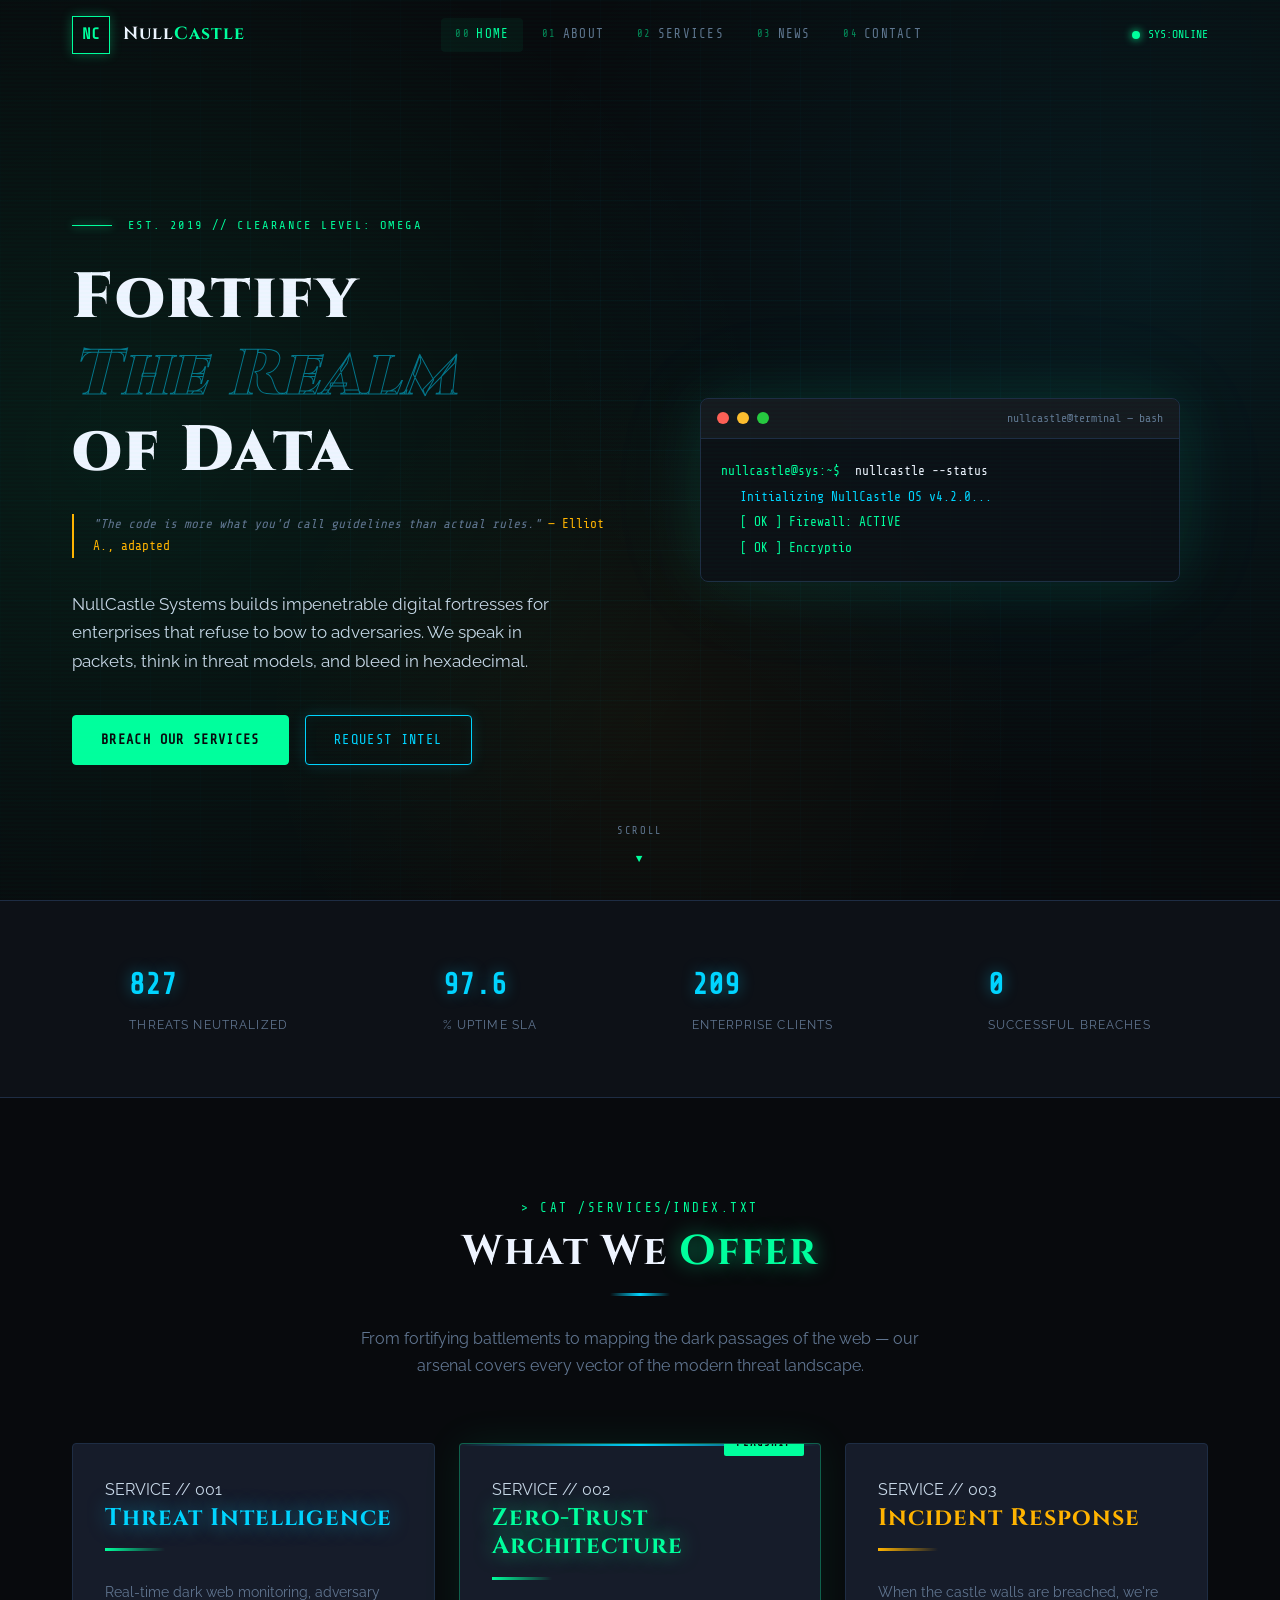
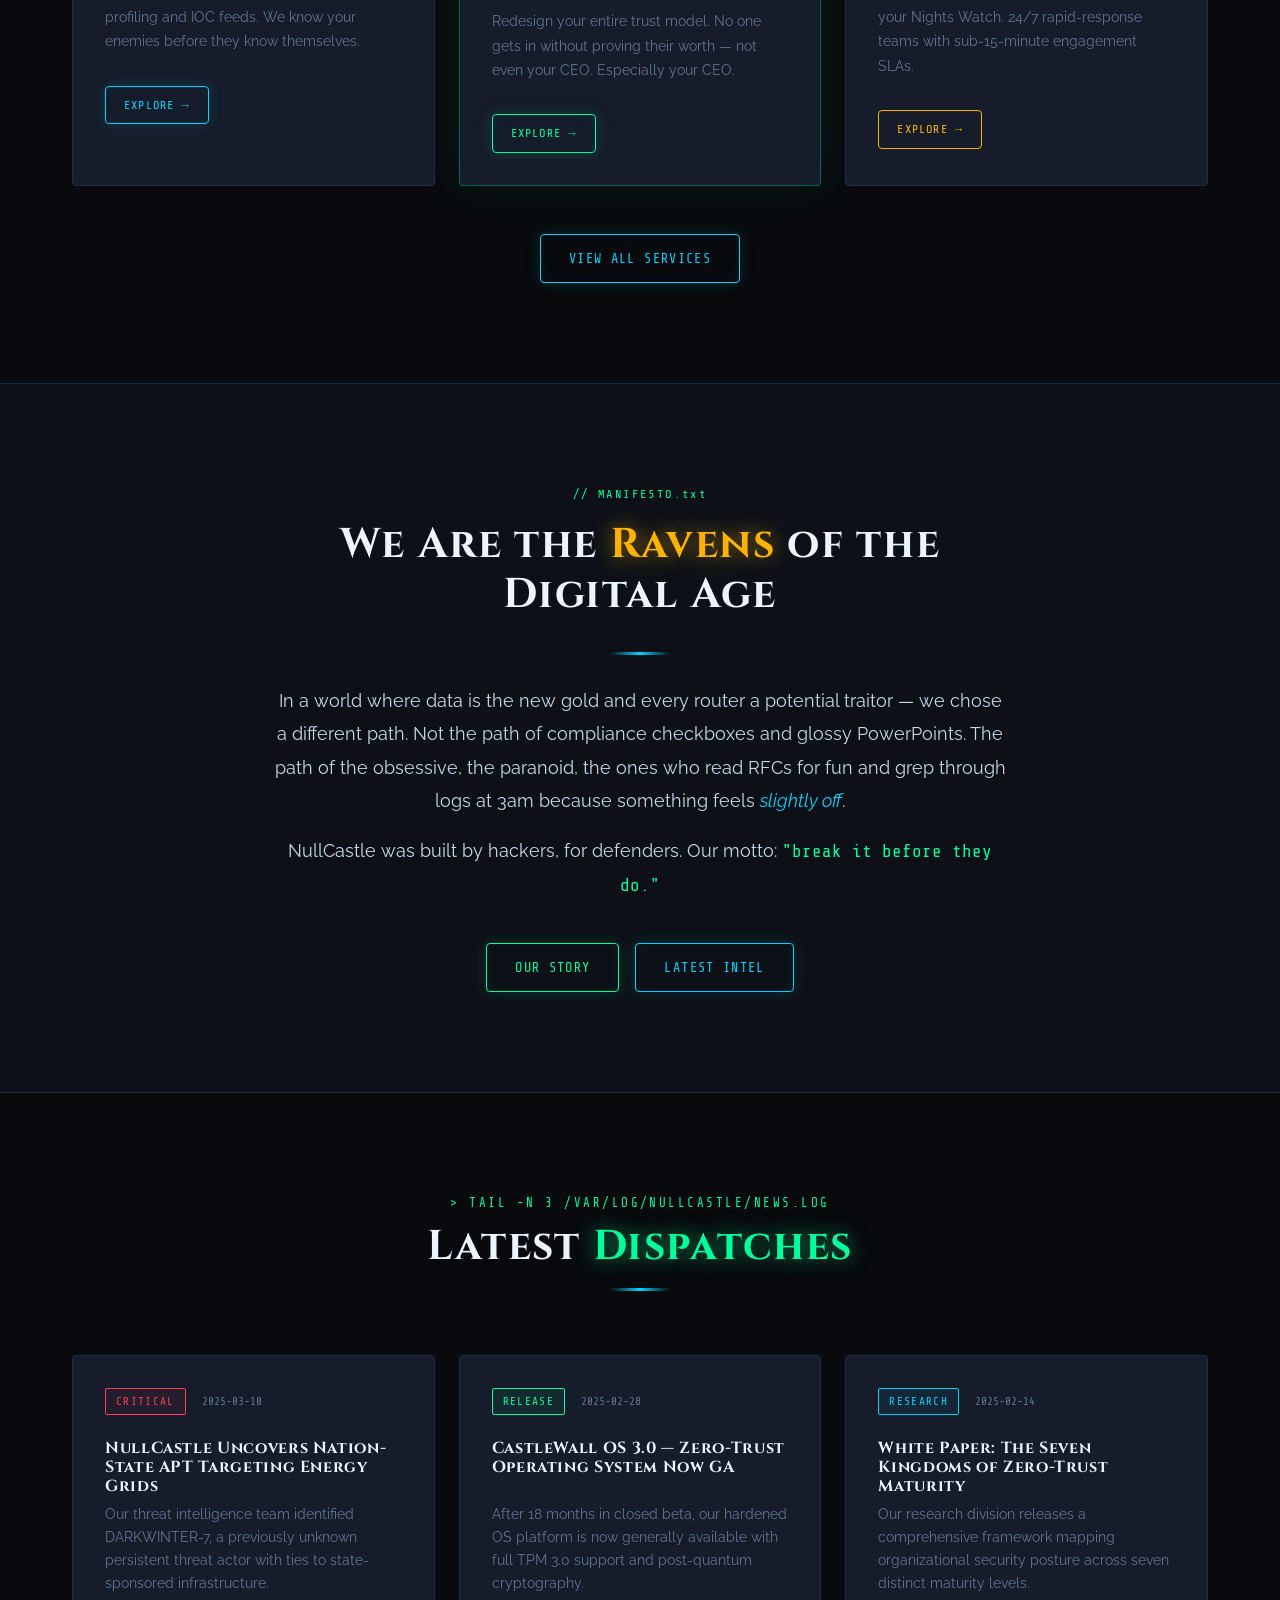
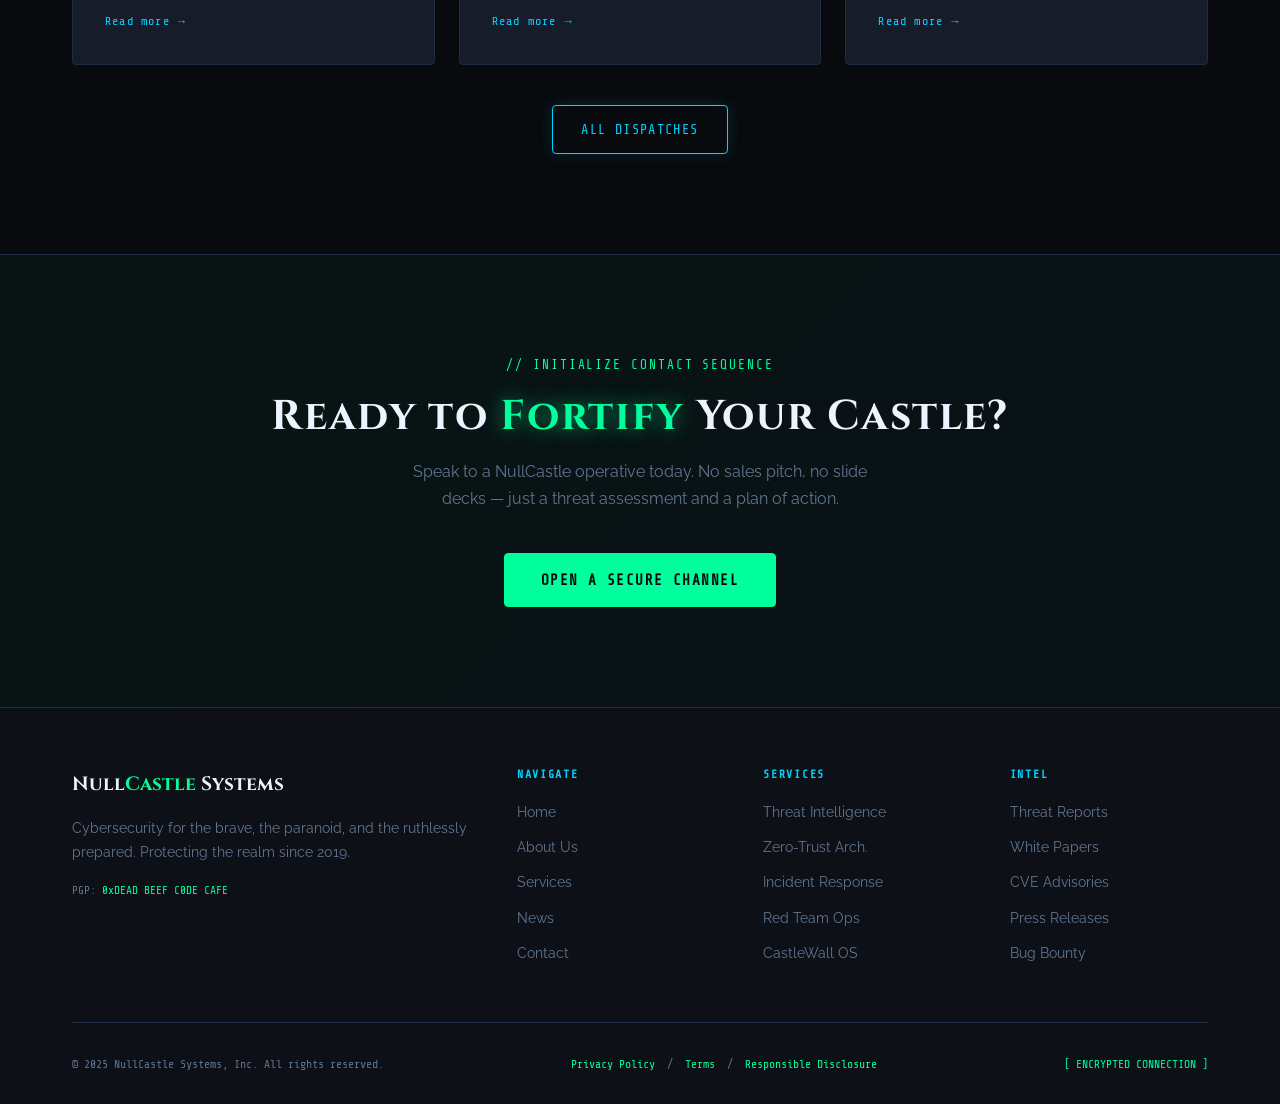
==== null-castle/index.html @ f4414f41 "null castle homework creative company" ====
<!DOCTYPE html>
<html lang="en" class="page-home">
<head>
  <meta charset="UTF-8" />
  <meta name="viewport" content="width=device-width, initial-scale=1.0" />
  <title>NullCastle Systems — Fortify the Realm of Data</title>
  <meta name="description" content="NullCastle Systems: Elite cybersecurity, dark-web intelligence & zero-trust architecture for the modern enterprise." />
  <link rel="stylesheet" href="css/style.css" />
  <link rel="icon" href="data:image/svg+xml,<svg xmlns='http://www.w3.org/2000/svg' viewBox='0 0 32 32'><rect fill='%23080a0d' width='32' height='32'/><text y='24' x='4' font-size='22' fill='%2300ff9d'>⬛</text></svg>" />
  <link rel="preconnect" href="https://fonts.googleapis.com" />
  <link rel="preconnect" href="https://fonts.gstatic.com" crossorigin />
  <link rel="stylesheet" href="https://fonts.googleapis.com/css2?family=Share+Tech+Mono&family=Cinzel:wght@400;700;900&family=Raleway:ital,wght@0,300;0,400;0,600;1,300&display=swap" />
</head>
<body>

<!-- ======================================================
     NAVIGATION
     ====================================================== -->
<nav>
  <div class="nav-inner">
    <a href="index.html" class="nav-logo">
      <div class="nav-logo-icon">NC</div>
      <span class="nav-logo-text">Null<span>Castle</span></span>
    </a>

    <ul class="nav-links">
      <li><a href="index.html"    data-num="00" class="active">Home</a></li>
      <li><a href="about.html"    data-num="01">About</a></li>
      <li><a href="products.html" data-num="02">Services</a></li>
      <li><a href="news.html"     data-num="03">News</a></li>
      <li><a href="contact.php"   data-num="04">Contact</a></li>
    </ul>

    <div class="nav-status">
      <div class="nav-status-dot"></div>
      SYS:ONLINE
    </div>

    <div class="nav-hamburger" role="button" aria-label="Toggle menu">
      <span></span><span></span><span></span>
    </div>
  </div>
</nav>

<!-- ======================================================
     HERO
     ====================================================== -->
<section class="hero">
  <div class="hero-bg"></div>

  <div class="hero-content">
    <div class="hero-left fade-in">
      <div class="hero-eyebrow">
        <div class="hero-eyebrow-line"></div>
        <span>Est. 2019 // Clearance Level: OMEGA</span>
      </div>

      <h1 class="hero-title">
        Fortify<br>
        <span class="line2">The Realm</span><br>
        of Data
      </h1>

      <blockquote class="hero-quote">
        "The code is more what you'd call guidelines than actual rules."
        <cite>— Elliot A., adapted</cite>
      </blockquote>

      <p class="hero-desc">
        NullCastle Systems builds impenetrable digital fortresses for enterprises
        that refuse to bow to adversaries. We speak in packets, think in threat models,
        and bleed in hexadecimal.
      </p>

      <div class="hero-buttons">
        <a href="products.html" class="btn btn-filled">Breach Our Services</a>
        <a href="contact.php" class="btn btn-cyan">Request Intel</a>
      </div>
    </div>

    <div class="hero-right fade-in fade-in-delay-2">
      <div class="hero-terminal">
        <div class="terminal-header">
          <div class="terminal-dot"></div>
          <div class="terminal-dot"></div>
          <div class="terminal-dot"></div>
          <span class="terminal-title">nullcastle@terminal — bash</span>
        </div>
        <div class="terminal-body">
          <!-- Populated by JS -->
        </div>
      </div>
    </div>
  </div>

  <div class="hero-scroll">SCROLL</div>
</section>

<!-- ======================================================
     STATS BAR
     ====================================================== -->
<section class="section-sm" style="border-top:1px solid var(--border); border-bottom:1px solid var(--border); background: var(--deep);">
  <div class="container">
    <div class="hero-stats" style="padding-top:0; border-top:none; margin-top:0; justify-content:space-around;">
      <div class="hero-stat">
        <span class="value">847</span>
        <span class="label">Threats Neutralized</span>
      </div>
      <div class="hero-stat">
        <span class="value">99.9</span>
        <span class="label">% Uptime SLA</span>
      </div>
      <div class="hero-stat">
        <span class="value">214</span>
        <span class="label">Enterprise Clients</span>
      </div>
      <div class="hero-stat">
        <span class="value">0</span>
        <span class="label">Successful Breaches</span>
      </div>
    </div>
  </div>
</section>

<!-- ======================================================
     SERVICES PREVIEW
     ====================================================== -->
<section class="section">
  <div class="container">
    <div class="section-heading">
      <p class="pre-title">&gt; cat /services/index.txt</p>
      <h2>What We <span class="glow-text-green">Offer</span></h2>
      <div class="divider divider-center"></div>
      <p style="color:var(--text-dim); max-width:560px; margin:0 auto;">
        From fortifying battlements to mapping the dark passages of the web —
        our arsenal covers every vector of the modern threat landscape.
      </p>
    </div>

    <div class="products-grid" style="margin-bottom:0">

      <div class="card">
        <div class="product-num">SERVICE // 001</div>
        <h3 class="glow-text-cyan">Threat Intelligence</h3>
        <div class="divider"></div>
        <p style="color:var(--text-dim); font-size:0.9rem;">
          Real-time dark web monitoring, adversary profiling and IOC feeds.
          We know your enemies before they know themselves.
        </p>
        <a href="products.html" class="btn btn-cyan" style="margin-top:1rem; font-size:0.75rem; padding:8px 18px;">Explore →</a>
      </div>

      <div class="card product-featured">
        <div class="product-badge">Flagship</div>
        <div class="product-num">SERVICE // 002</div>
        <h3 class="glow-text-green">Zero-Trust Architecture</h3>
        <div class="divider"></div>
        <p style="color:var(--text-dim); font-size:0.9rem;">
          Redesign your entire trust model. No one gets in without proving
          their worth — not even your CEO. Especially your CEO.
        </p>
        <a href="products.html" class="btn btn-green" style="margin-top:1rem; font-size:0.75rem; padding:8px 18px;">Explore →</a>
      </div>

      <div class="card">
        <div class="product-num">SERVICE // 003</div>
        <h3 style="color:var(--glow-amber)">Incident Response</h3>
        <div class="divider" style="background:linear-gradient(90deg,var(--glow-amber),transparent)"></div>
        <p style="color:var(--text-dim); font-size:0.9rem;">
          When the castle walls are breached, we're your Nights Watch.
          24/7 rapid-response teams with sub-15-minute engagement SLAs.
        </p>
        <a href="products.html" class="btn" style="margin-top:1rem; font-size:0.75rem; padding:8px 18px; color:var(--glow-amber); border-color:var(--glow-amber);">Explore →</a>
      </div>

    </div>

    <div style="text-align:center; margin-top:3rem;">
      <a href="products.html" class="btn btn-cyan">View All Services</a>
    </div>
  </div>
</section>

<!-- ======================================================
     MANIFESTO
     ====================================================== -->
<section class="section" style="background:var(--deep); border-top:1px solid var(--border); border-bottom:1px solid var(--border);">
  <div class="container" style="max-width:800px; text-align:center;">
    <p class="pre-title" style="font-family:var(--font-mono); font-size:0.75rem; color:var(--glow-green); letter-spacing:0.2em; margin-bottom:1rem;">// MANIFESTO.txt</p>
    <h2 style="margin-bottom:2rem;">We Are the <span class="glow-text-amber">Ravens</span> of the Digital Age</h2>
    <div class="divider divider-center"></div>
    <p style="font-size:1.1rem; line-height:1.9; color:var(--text);">
      In a world where data is the new gold and every router a potential
      traitor — we chose a different path. Not the path of compliance checkboxes
      and glossy PowerPoints. The path of the obsessive, the paranoid, the ones
      who read RFCs for fun and grep through logs at 3am because something
      feels <em style="color:var(--glow-cyan)">slightly off</em>.
    </p>
    <p style="font-size:1.1rem; line-height:1.9; color:var(--text); margin-top:1rem;">
      NullCastle was built by hackers, for defenders.
      Our motto: <span class="mono">"break it before they do."</span>
    </p>
    <div style="margin-top:2.5rem; display:flex; gap:1rem; justify-content:center; flex-wrap:wrap;">
      <a href="about.html"  class="btn btn-green">Our Story</a>
      <a href="news.html"   class="btn btn-cyan">Latest Intel</a>
    </div>
  </div>
</section>

<!-- ======================================================
     LATEST NEWS STRIP
     ====================================================== -->
<section class="section">
  <div class="container">
    <div class="section-heading">
      <p class="pre-title">&gt; tail -n 3 /var/log/nullcastle/news.log</p>
      <h2>Latest <span class="glow-text-green">Dispatches</span></h2>
      <div class="divider divider-center"></div>
    </div>

    <div class="news-grid" style="grid-template-columns: repeat(auto-fill, minmax(280px, 1fr));">

      <div class="card news-card">
        <div class="news-meta">
          <span class="tag tag-red">CRITICAL</span>
          <span style="font-family:var(--font-mono); font-size:0.7rem; color:var(--text-dim);">2025-03-10</span>
        </div>
        <h3>NullCastle Uncovers Nation-State APT Targeting Energy Grids</h3>
        <p>Our threat intelligence team identified DARKWINTER-7, a previously unknown persistent threat actor with ties to state-sponsored infrastructure.</p>
        <a href="news.html" class="news-read-more">Read more</a>
      </div>

      <div class="card news-card">
        <div class="news-meta">
          <span class="tag tag-green">RELEASE</span>
          <span style="font-family:var(--font-mono); font-size:0.7rem; color:var(--text-dim);">2025-02-28</span>
        </div>
        <h3>CastleWall OS 3.0 — Zero-Trust Operating System Now GA</h3>
        <p>After 18 months in closed beta, our hardened OS platform is now generally available with full TPM 3.0 support and post-quantum cryptography.</p>
        <a href="news.html" class="news-read-more">Read more</a>
      </div>

      <div class="card news-card">
        <div class="news-meta">
          <span class="tag tag-cyan">RESEARCH</span>
          <span style="font-family:var(--font-mono); font-size:0.7rem; color:var(--text-dim);">2025-02-14</span>
        </div>
        <h3>White Paper: The Seven Kingdoms of Zero-Trust Maturity</h3>
        <p>Our research division releases a comprehensive framework mapping organizational security posture across seven distinct maturity levels.</p>
        <a href="news.html" class="news-read-more">Read more</a>
      </div>

    </div>

    <div style="text-align:center; margin-top:2.5rem;">
      <a href="news.html" class="btn btn-cyan">All Dispatches</a>
    </div>
  </div>
</section>

<!-- ======================================================
     CTA
     ====================================================== -->
<section class="section" style="background: linear-gradient(135deg, rgba(0,255,157,0.04) 0%, rgba(0,212,255,0.04) 100%); border-top:1px solid var(--border);">
  <div class="container" style="text-align:center;">
    <p class="mono" style="font-size:0.8rem; color:var(--glow-green); margin-bottom:1rem; letter-spacing:0.15em;">// INITIALIZE CONTACT SEQUENCE</p>
    <h2 style="margin-bottom:1rem;">Ready to <span class="glow-text-green">Fortify</span> Your Castle?</h2>
    <p style="color:var(--text-dim); max-width:480px; margin:0 auto 2.5rem;">
      Speak to a NullCastle operative today. No sales pitch, no slide decks —
      just a threat assessment and a plan of action.
    </p>
    <a href="contact.php" class="btn btn-filled" style="font-size:0.9rem; padding:14px 36px;">Open a Secure Channel</a>
  </div>
</section>

<!-- ======================================================
     FOOTER
     ====================================================== -->
<footer>
  <div class="container">
    <div class="footer-grid">
      <div class="footer-brand">
        <div class="footer-logo">Null<span>Castle</span> Systems</div>
        <p>Cybersecurity for the brave, the paranoid, and the ruthlessly prepared. Protecting the realm since 2019.</p>
        <p style="font-family:var(--font-mono); font-size:0.7rem; color:var(--text-dim); margin-top:1rem;">
          PGP: <span style="color:var(--glow-green)">0xDEAD BEEF C0DE CAFE</span>
        </p>
      </div>

      <div class="footer-col">
        <h4>Navigate</h4>
        <ul>
          <li><a href="index.html">Home</a></li>
          <li><a href="about.html">About Us</a></li>
          <li><a href="products.html">Services</a></li>
          <li><a href="news.html">News</a></li>
          <li><a href="contact.php">Contact</a></li>
        </ul>
      </div>

      <div class="footer-col">
        <h4>Services</h4>
        <ul>
          <li><a href="products.html">Threat Intelligence</a></li>
          <li><a href="products.html">Zero-Trust Arch.</a></li>
          <li><a href="products.html">Incident Response</a></li>
          <li><a href="products.html">Red Team Ops</a></li>
          <li><a href="products.html">CastleWall OS</a></li>
        </ul>
      </div>

      <div class="footer-col">
        <h4>Intel</h4>
        <ul>
          <li><a href="news.html">Threat Reports</a></li>
          <li><a href="news.html">White Papers</a></li>
          <li><a href="news.html">CVE Advisories</a></li>
          <li><a href="news.html">Press Releases</a></li>
          <li><a href="contact.php">Bug Bounty</a></li>
        </ul>
      </div>
    </div>

    <div class="footer-bottom">
      <span>&copy; 2025 NullCastle Systems, Inc. All rights reserved.</span>
      <span>
        <a href="#">Privacy Policy</a> &nbsp;/&nbsp;
        <a href="#">Terms</a> &nbsp;/&nbsp;
        <a href="#">Responsible Disclosure</a>
      </span>
      <span style="color:var(--glow-green);">[ ENCRYPTED CONNECTION ]</span>
    </div>
  </div>
</footer>

<script>
document.addEventListener('DOMContentLoaded', function() {

  /* --- Scrolled nav --- */
  var nav = document.querySelector('nav');
  if (nav) {
    window.addEventListener('scroll', function() {
      nav.classList.toggle('scrolled', window.scrollY > 30);
    });
  }

  /* --- Mobile hamburger --- */
  var hamburger = document.querySelector('.nav-hamburger');
  var navLinks  = document.querySelector('.nav-links');
  if (hamburger && navLinks) {
    hamburger.addEventListener('click', function() {
      navLinks.classList.toggle('open');
      var spans = hamburger.querySelectorAll('span');
      if (navLinks.classList.contains('open')) {
        spans[0].style.transform = 'rotate(45deg) translate(5px,5px)';
        spans[1].style.opacity   = '0';
        spans[2].style.transform = 'rotate(-45deg) translate(5px,-5px)';
      } else {
        spans.forEach(function(s) { s.style.transform = ''; s.style.opacity = ''; });
      }
    });
    navLinks.querySelectorAll('a').forEach(function(a) {
      a.addEventListener('click', function() {
        navLinks.classList.remove('open');
        hamburger.querySelectorAll('span').forEach(function(s) { s.style.transform = ''; s.style.opacity = ''; });
      });
    });
  }

  /* --- Terminal typewriter (home page only) --- */
  var terminalBody = document.querySelector('.terminal-body');
  if (terminalBody) {
    var lines = [
      { type: 'cmd', text: 'nullcastle --status' },
      { type: 'out', text: 'Initializing NullCastle OS v4.2.0...', cls: 'info' },
      { type: 'out', text: '[ OK ] Firewall: ACTIVE',               cls: 'success' },
      { type: 'out', text: '[ OK ] Encryption: AES-256-GCM',        cls: 'success' },
      { type: 'out', text: '[ OK ] ThreatDB: 2.4M signatures loaded', cls: 'success' },
      { type: 'cmd', text: 'whoami' },
      { type: 'out', text: 'nullcastle\\root - clearance: OMEGA',   cls: 'warn' },
      { type: 'cmd', text: 'ls -la /services/' },
      { type: 'out', text: 'drwx  breach-response/',                cls: '' },
      { type: 'out', text: 'drwx  zero-trust-arch/',                cls: '' },
      { type: 'out', text: 'drwx  dark-web-intel/',                 cls: '' },
      { type: 'cmd', text: 'echo "The castle never sleeps."' },
      { type: 'out', text: 'The castle never sleeps.',              cls: 'success' }
    ];
    var li = 0;
    terminalBody.innerHTML = '';

    function typeText(el, text, cb, speed) {
      speed = speed || 30;
      var i = 0;
      var interval = setInterval(function() {
        el.textContent += text[i++];
        terminalBody.scrollTop = terminalBody.scrollHeight;
        if (i >= text.length) { clearInterval(interval); if (cb) cb(); }
      }, speed);
    }

    function nextLine() {
      if (li >= lines.length) {
        var cur = document.createElement('span');
        cur.className = 'terminal-cursor';
        terminalBody.appendChild(cur);
        return;
      }
      var line = lines[li];
      var row  = document.createElement('div');
      row.className = 'terminal-line';
      if (line.type === 'cmd') {
        row.innerHTML = '<span class="terminal-prompt">nullcastle@sys:~$&nbsp;</span><span class="terminal-cmd"></span>';
        terminalBody.appendChild(row);
        typeText(row.querySelector('.terminal-cmd'), line.text, function() {
          li++; setTimeout(nextLine, 200);
        }, 35);
      } else {
        var cls = line.cls ? 'terminal-output ' + line.cls : 'terminal-output';
        row.innerHTML = '<span class="' + cls + '"></span>';
        terminalBody.appendChild(row);
        typeText(row.querySelector('span'), line.text, function() {
          li++; setTimeout(nextLine, 60);
        }, 14);
      }
    }
    setTimeout(nextLine, 700);
  }

  /* --- Fade-in cards (excludes person-cards and terminal children) --- */
  if ('IntersectionObserver' in window) {
    var fadeObserver = new IntersectionObserver(function(entries) {
      entries.forEach(function(e) {
        if (e.isIntersecting) {
          e.target.style.opacity   = '1';
          e.target.style.transform = 'translateY(0)';
          fadeObserver.unobserve(e.target);
        }
      });
    }, { threshold: 0.08 });

    document.querySelectorAll('.team-card, .news-card, .product-card, .card').forEach(function(el) {
      /* skip person-card wrappers and their children — they manage their own opacity */
      if (el.classList.contains('person-card')) return;
      if (el.classList.contains('person-card-front')) return;
      if (el.classList.contains('person-card-back')) return;
      if (el.closest && el.closest('.person-card')) return;
      if (el.closest && el.closest('.terminal-body')) return;
      el.style.opacity    = '0';
      el.style.transform  = 'translateY(22px)';
      el.style.transition = 'opacity 0.6s ease, transform 0.6s ease';
      fadeObserver.observe(el);
    });
  }

  /* --- Counter animation --- */
  if ('IntersectionObserver' in window) {
    document.querySelectorAll('.hero-stat .value').forEach(function(el) {
      var raw     = el.textContent.trim();
      var target  = parseFloat(raw);
      var isFloat = raw.indexOf('.') !== -1;
      var suffix  = raw.replace(/[\d.]/g, '');
      if (isNaN(target)) return;
      var duration  = 2000;
      var startTime = null;
      function update(now) {
        if (!startTime) startTime = now;
        var progress = Math.min((now - startTime) / duration, 1);
        var eased    = 1 - Math.pow(1 - progress, 3);
        el.textContent = (isFloat ? (eased * target).toFixed(1) : Math.floor(eased * target)) + suffix;
        if (progress < 1) requestAnimationFrame(update);
      }
      var statObs = new IntersectionObserver(function(entries) {
        if (entries[0].isIntersecting) { requestAnimationFrame(update); statObs.disconnect(); }
      }, { threshold: 0.5 });
      statObs.observe(el);
    });
  }

  /* --- Hero title glitch on hover --- */
  var glitchEl = document.querySelector('.hero-title');
  if (glitchEl) {
    var glitchTimer;
    glitchEl.addEventListener('mouseenter', function() {
      clearTimeout(glitchTimer);
      glitchEl.style.textShadow = '2px 0 #ff3c5a, -2px 0 #00d4ff';
      glitchTimer = setTimeout(function() { glitchEl.style.textShadow = ''; }, 200);
    });
  }

  /* --- News ticker duplicate --- */
  var tickerInner = document.querySelector('.news-ticker-inner');
  if (tickerInner) {
    tickerInner.innerHTML += tickerInner.innerHTML;
  }

  /* --- Dossier cards: opacity crossfade via .pc-active ---
       Both faces are position:absolute, same size.
       Front starts opacity:1, back opacity:0.
       Adding .pc-active swaps them via CSS transition.
  ---------------------------------------------------------------- */
  document.querySelectorAll('.person-card').forEach(function(card) {
    if (!card.querySelector('.person-card-front')) return;

    card.addEventListener('mouseenter', function() {
      card.classList.add('pc-active');
    });
    card.addEventListener('mouseleave', function() {
      card.classList.remove('pc-active');
    });
    card.addEventListener('touchend', function(e) {
      e.preventDefault();
      card.classList.toggle('pc-active');
    });
    card.addEventListener('keydown', function(e) {
      if (e.key === 'Enter' || e.key === ' ') {
        e.preventDefault();
        card.classList.toggle('pc-active');
      }
    });
  });

});
</script>
</body>
</html>
---- null-castle/css/style.css ----
/* ============================================================
   NullCastle Systems — Global Stylesheet
   Theme: Cyberpunk Noir × Medieval Ruins
   ============================================================ */

/* --- CSS Variables --- */
:root {
  --black:       #080a0d;
  --deep:        #0d1117;
  --surface:     #111620;
  --card:        #161c2a;
  --border:      #1e2d44;
  --glow-green:  #00ff9d;
  --glow-cyan:   #00d4ff;
  --glow-amber:  #ffb300;
  --glow-red:    #ff3c5a;
  --text:        #c8d8e8;
  --text-dim:    #607590;
  --text-bright: #eef4ff;
  --font-mono:   'Share Tech Mono', monospace;
  --font-serif:  'Cinzel', serif;
  --font-body:   'Raleway', sans-serif;
  --transition:  0.3s ease;
  --radius:      4px;
}

/* --- Reset & Base --- */
*, *::before, *::after { box-sizing: border-box; margin: 0; padding: 0; }

html { scroll-behavior: smooth; }

body {
  background: var(--black);
  color: var(--text);
  font-family: var(--font-body);
  font-size: 16px;
  line-height: 1.7;
  min-height: 100vh;
  overflow-x: hidden;
}

/* Scanline overlay */
body::before {
  content: '';
  position: fixed;
  inset: 0;
  background: repeating-linear-gradient(
    0deg,
    transparent,
    transparent 2px,
    rgba(0,255,157,0.015) 2px,
    rgba(0,255,157,0.015) 4px
  );
  pointer-events: none;
  z-index: 9999;
}

/* --- Typography --- */
h1, h2, h3, h4 {
  font-family: var(--font-serif);
  color: var(--text-bright);
  line-height: 1.2;
  letter-spacing: 0.04em;
}

h1 { font-size: clamp(2.2rem, 5vw, 4rem); font-weight: 900; }
h2 { font-size: clamp(1.6rem, 3.5vw, 2.6rem); font-weight: 700; }
h3 { font-size: clamp(1.1rem, 2vw, 1.5rem); font-weight: 700; }

p { margin-bottom: 1rem; }

a { color: var(--glow-cyan); text-decoration: none; transition: var(--transition); }
a:hover { color: var(--glow-green); }

code, .mono { font-family: var(--font-mono); color: var(--glow-green); }

/* --- Utility Classes --- */
.container { max-width: 1200px; margin: 0 auto; padding: 0 2rem; }
.section { padding: 100px 0; }
.section-sm { padding: 60px 0; }

.glow-text-green { color: var(--glow-green); text-shadow: 0 0 20px rgba(0,255,157,0.6); }
.glow-text-cyan  { color: var(--glow-cyan);  text-shadow: 0 0 20px rgba(0,212,255,0.6); }
.glow-text-amber { color: var(--glow-amber); text-shadow: 0 0 20px rgba(255,179,0,0.6); }

.tag {
  display: inline-block;
  font-family: var(--font-mono);
  font-size: 0.7rem;
  padding: 3px 10px;
  border: 1px solid;
  border-radius: 2px;
  text-transform: uppercase;
  letter-spacing: 0.12em;
}
.tag-green { color: var(--glow-green); border-color: var(--glow-green); background: rgba(0,255,157,0.06); }
.tag-cyan  { color: var(--glow-cyan);  border-color: var(--glow-cyan);  background: rgba(0,212,255,0.06); }
.tag-amber { color: var(--glow-amber); border-color: var(--glow-amber); background: rgba(255,179,0,0.06); }
.tag-red   { color: var(--glow-red);   border-color: var(--glow-red);   background: rgba(255,60,90,0.06); }

.divider {
  width: 60px; height: 3px;
  background: linear-gradient(90deg, var(--glow-green), transparent);
  margin: 1rem 0 1.8rem;
}
.divider-center { margin-left: auto; margin-right: auto;
  background: linear-gradient(90deg, transparent, var(--glow-cyan), transparent); }

.btn {
  display: inline-flex; align-items: center; gap: 0.5rem;
  font-family: var(--font-mono);
  font-size: 0.85rem;
  letter-spacing: 0.1em;
  padding: 12px 28px;
  border: 1px solid;
  border-radius: var(--radius);
  cursor: pointer;
  transition: all 0.25s ease;
  text-transform: uppercase;
  position: relative;
  overflow: hidden;
}
.btn::after {
  content: '';
  position: absolute;
  inset: 0;
  background: currentColor;
  opacity: 0;
  transition: opacity 0.25s;
}
.btn:hover::after { opacity: 0.08; }

.btn-green {
  color: var(--glow-green);
  border-color: var(--glow-green);
  box-shadow: 0 0 15px rgba(0,255,157,0.15), inset 0 0 15px rgba(0,255,157,0.04);
}
.btn-green:hover {
  box-shadow: 0 0 30px rgba(0,255,157,0.35), inset 0 0 25px rgba(0,255,157,0.08);
  color: var(--glow-green);
}
.btn-cyan {
  color: var(--glow-cyan);
  border-color: var(--glow-cyan);
  box-shadow: 0 0 15px rgba(0,212,255,0.15), inset 0 0 15px rgba(0,212,255,0.04);
}
.btn-cyan:hover {
  box-shadow: 0 0 30px rgba(0,212,255,0.35), inset 0 0 25px rgba(0,212,255,0.08);
  color: var(--glow-cyan);
}
.btn-filled {
  background: var(--glow-green);
  color: var(--black);
  border-color: var(--glow-green);
  font-weight: bold;
}
.btn-filled:hover {
  background: transparent;
  color: var(--glow-green);
  box-shadow: 0 0 30px rgba(0,255,157,0.4);
}

/* --- Card --- */
.card {
  background: var(--card);
  border: 1px solid var(--border);
  border-radius: var(--radius);
  padding: 2rem;
  transition: all 0.3s ease;
  position: relative;
  overflow: hidden;
}
.card::before {
  content: '';
  position: absolute;
  top: 0; left: 0; right: 0;
  height: 2px;
  background: linear-gradient(90deg, transparent, var(--glow-cyan), transparent);
  opacity: 0;
  transition: opacity 0.3s;
}
.card:hover::before { opacity: 1; }
.card:hover { border-color: rgba(0,212,255,0.3); transform: translateY(-3px); }

/* --- Section Heading --- */
.section-heading { text-align: center; margin-bottom: 4rem; }
.section-heading .pre-title {
  font-family: var(--font-mono);
  font-size: 0.78rem;
  color: var(--glow-green);
  letter-spacing: 0.2em;
  text-transform: uppercase;
  margin-bottom: 0.5rem;
}

/* ============================================================
   NAVIGATION
   ============================================================ */
nav {
  position: fixed;
  top: 0; left: 0; right: 0;
  z-index: 1000;
  padding: 1rem 0;
  transition: all 0.3s ease;
  border-bottom: 1px solid transparent;
}
nav.scrolled {
  background: rgba(8,10,13,0.97);
  border-bottom-color: var(--border);
  backdrop-filter: blur(12px);
  padding: 0.7rem 0;
}

.nav-inner {
  display: flex;
  align-items: center;
  justify-content: space-between;
  max-width: 1200px;
  margin: 0 auto;
  padding: 0 2rem;
}

.nav-logo {
  display: flex;
  align-items: center;
  gap: 0.8rem;
  text-decoration: none;
}
.nav-logo-icon {
  width: 38px; height: 38px;
  border: 1px solid var(--glow-green);
  display: flex; align-items: center; justify-content: center;
  font-family: var(--font-mono);
  color: var(--glow-green);
  font-size: 1rem;
  font-weight: bold;
  box-shadow: 0 0 12px rgba(0,255,157,0.3);
  animation: logoFlicker 8s infinite;
}
.nav-logo-text {
  font-family: var(--font-serif);
  font-size: 1.1rem;
  font-weight: 700;
  color: var(--text-bright);
  letter-spacing: 0.06em;
}
.nav-logo-text span { color: var(--glow-green); }

.nav-links {
  display: flex;
  align-items: center;
  gap: 0.3rem;
  list-style: none;
}
.nav-links a {
  display: flex;
  align-items: center;
  gap: 0.4rem;
  font-family: var(--font-mono);
  font-size: 0.78rem;
  letter-spacing: 0.1em;
  text-transform: uppercase;
  color: var(--text-dim);
  padding: 6px 14px;
  border-radius: var(--radius);
  transition: all 0.2s;
  position: relative;
}
.nav-links a::before {
  content: attr(data-num);
  color: var(--glow-green);
  opacity: 0.5;
  font-size: 0.65rem;
}
.nav-links a:hover, .nav-links a.active {
  color: var(--text-bright);
  background: rgba(0,255,157,0.05);
}
.nav-links a.active { color: var(--glow-green); }

.nav-status {
  display: flex;
  align-items: center;
  gap: 0.5rem;
  font-family: var(--font-mono);
  font-size: 0.72rem;
  color: var(--glow-green);
}
.nav-status-dot {
  width: 8px; height: 8px;
  border-radius: 50%;
  background: var(--glow-green);
  box-shadow: 0 0 8px var(--glow-green);
  animation: pulse 2s infinite;
}

.nav-hamburger {
  display: none;
  flex-direction: column;
  gap: 5px;
  cursor: pointer;
  padding: 4px;
}
.nav-hamburger span {
  display: block;
  width: 24px; height: 2px;
  background: var(--glow-green);
  transition: all 0.3s;
}

/* ============================================================
   HERO — HOME
   ============================================================ */
.hero {
  min-height: 100vh;
  display: flex;
  align-items: center;
  position: relative;
  overflow: hidden;
  padding-top: 80px;
}

.hero-bg {
  position: absolute;
  inset: 0;
  z-index: 0;
}

/* Grid lines */
.hero-bg::before {
  content: '';
  position: absolute;
  inset: 0;
  background-image:
    linear-gradient(rgba(0,212,255,0.04) 1px, transparent 1px),
    linear-gradient(90deg, rgba(0,212,255,0.04) 1px, transparent 1px);
  background-size: 50px 50px;
  mask-image: radial-gradient(ellipse 80% 80% at 50% 50%, black, transparent);
}

/* Ambient glows */
.hero-bg::after {
  content: '';
  position: absolute;
  inset: 0;
  background:
    radial-gradient(ellipse 50% 60% at 10% 50%, rgba(0,255,157,0.07), transparent),
    radial-gradient(ellipse 50% 60% at 90% 30%, rgba(0,212,255,0.07), transparent),
    radial-gradient(ellipse 30% 40% at 50% 80%, rgba(255,179,0,0.04), transparent);
}

.hero-content {
  position: relative;
  z-index: 1;
  max-width: 1200px;
  margin: 0 auto;
  padding: 0 2rem;
  display: grid;
  grid-template-columns: 1fr 1fr;
  gap: 4rem;
  align-items: center;
  width: 100%;
}

.hero-left {}

.hero-eyebrow {
  display: flex;
  align-items: center;
  gap: 1rem;
  margin-bottom: 1.5rem;
}
.hero-eyebrow-line {
  width: 40px; height: 1px;
  background: var(--glow-green);
  box-shadow: 0 0 8px var(--glow-green);
}
.hero-eyebrow span {
  font-family: var(--font-mono);
  font-size: 0.75rem;
  color: var(--glow-green);
  letter-spacing: 0.2em;
  text-transform: uppercase;
}

.hero-title {
  margin-bottom: 1.5rem;
}
.hero-title .line2 {
  color: transparent;
  -webkit-text-stroke: 1px rgba(0,212,255,0.5);
  font-style: italic;
}

.hero-quote {
  font-family: var(--font-mono);
  font-size: 0.8rem;
  color: var(--text-dim);
  margin-bottom: 2rem;
  padding-left: 1.2rem;
  border-left: 2px solid var(--glow-amber);
  font-style: italic;
}
.hero-quote cite { color: var(--glow-amber); font-style: normal; }

.hero-desc {
  font-size: 1.05rem;
  color: var(--text);
  margin-bottom: 2.5rem;
  max-width: 480px;
}

.hero-buttons { display: flex; gap: 1rem; flex-wrap: wrap; }

.hero-right {
  display: flex;
  align-items: center;
  justify-content: center;
}

.hero-terminal {
  width: 100%;
  max-width: 480px;
  background: rgba(13,17,23,0.9);
  border: 1px solid var(--border);
  border-radius: 8px;
  overflow: hidden;
  box-shadow: 0 0 60px rgba(0,255,157,0.1), 0 0 120px rgba(0,212,255,0.05);
  font-family: var(--font-mono);
  font-size: 0.8rem;
}
.terminal-header {
  background: rgba(255,255,255,0.04);
  padding: 10px 16px;
  display: flex;
  align-items: center;
  gap: 8px;
  border-bottom: 1px solid var(--border);
}
.terminal-dot {
  width: 12px; height: 12px;
  border-radius: 50%;
}
.terminal-dot:nth-child(1) { background: #ff5f56; }
.terminal-dot:nth-child(2) { background: #ffbd2e; }
.terminal-dot:nth-child(3) { background: #27c93f; }
.terminal-title {
  margin-left: auto;
  color: var(--text-dim);
  font-size: 0.72rem;
}
.terminal-body { padding: 20px; line-height: 2; }
.terminal-line { display: flex; gap: 0.5rem; }
.terminal-prompt { color: var(--glow-green); }
.terminal-cmd { color: var(--text-bright); }
.terminal-output { color: var(--text-dim); padding-left: 1.2rem; }
.terminal-output.success { color: var(--glow-green); }
.terminal-output.info { color: var(--glow-cyan); }
.terminal-output.warn { color: var(--glow-amber); }
.terminal-cursor {
  display: inline-block;
  width: 8px; height: 1em;
  background: var(--glow-green);
  animation: blink 1s step-end infinite;
  vertical-align: text-bottom;
  margin-left: 2px;
}

/* Hero scroll hint */
.hero-scroll {
  position: absolute;
  bottom: 2rem; left: 50%;
  transform: translateX(-50%);
  display: flex; flex-direction: column; align-items: center; gap: 0.5rem;
  font-family: var(--font-mono); font-size: 0.65rem; color: var(--text-dim);
  letter-spacing: 0.15em; animation: bounce 2s infinite;
}
.hero-scroll::after {
  content: '▼';
  color: var(--glow-green);
  font-size: 0.7rem;
}

/* Hero stats */
.hero-stats {
  display: flex;
  gap: 2.5rem;
  padding-top: 2.5rem;
  border-top: 1px solid var(--border);
  margin-top: 3rem;
  flex-wrap: wrap;
}
.hero-stat .value {
  font-family: var(--font-mono);
  font-size: 1.8rem;
  color: var(--glow-cyan);
  font-weight: bold;
  display: block;
  text-shadow: 0 0 15px rgba(0,212,255,0.4);
}
.hero-stat .label {
  font-size: 0.72rem;
  color: var(--text-dim);
  letter-spacing: 0.1em;
  text-transform: uppercase;
}

/* ============================================================
   ABOUT PAGE
   ============================================================ */
.about-hero {
  min-height: 50vh;
  display: flex; align-items: center;
  padding-top: 120px;
  position: relative;
  overflow: hidden;
}
.about-hero::before {
  content: 'NULL\\ACASTLE';
  position: absolute;
  right: -2%;
  top: 50%;
  transform: translateY(-50%);
  font-family: var(--font-serif);
  font-size: clamp(6rem, 14vw, 16rem);
  font-weight: 900;
  color: transparent;
  -webkit-text-stroke: 1px rgba(0,212,255,0.06);
  line-height: 0.85;
  pointer-events: none;
  user-select: none;
  white-space: nowrap;
}

.about-grid {
  display: grid;
  grid-template-columns: 1fr 1fr;
  gap: 4rem;
  align-items: center;
}

.about-image-wrap {
  position: relative;
}
.about-image-wrap::before {
  content: '';
  position: absolute;
  inset: -12px;
  border: 1px solid rgba(0,255,157,0.15);
  border-radius: var(--radius);
  transform: rotate(-1deg);
}
.about-image-wrap::after {
  content: '';
  position: absolute;
  inset: -24px;
  border: 1px solid rgba(0,212,255,0.08);
  border-radius: var(--radius);
  transform: rotate(1.5deg);
}
.about-ascii-art {
  background: var(--card);
  border: 1px solid var(--border);
  border-radius: var(--radius);
  padding: 2rem;
  font-family: var(--font-mono);
  font-size: 0.62rem;
  line-height: 1.3;
  color: var(--glow-green);
  text-shadow: 0 0 6px rgba(0,255,157,0.4);
  overflow: hidden;
  position: relative;
  z-index: 1;
}
.ascii-header {
  color: var(--glow-cyan);
  font-size: 0.7rem;
  margin-bottom: 0.5rem;
  letter-spacing: 0.1em;
}

.about-values { list-style: none; margin-top: 1.5rem; }
.about-values li {
  display: flex;
  gap: 1rem;
  padding: 0.8rem 0;
  border-bottom: 1px solid var(--border);
}
.about-values li:last-child { border-bottom: none; }
.about-value-icon {
  font-family: var(--font-mono);
  color: var(--glow-green);
  font-size: 0.8rem;
  width: 80px;
  flex-shrink: 0;
  padding-top: 2px;
}
.about-value-text strong { color: var(--text-bright); font-family: var(--font-serif); font-size: 0.9rem; display: block; margin-bottom: 0.2rem; }
.about-value-text p { font-size: 0.88rem; color: var(--text-dim); margin: 0; }

/* Team cards */
.team-grid {
  display: grid;
  grid-template-columns: repeat(auto-fit, minmax(240px, 1fr));
  gap: 1.5rem;
}
.team-card {
  text-align: center;
  padding: 2.5rem 1.5rem;
}
.team-avatar {
  width: 80px; height: 80px;
  border-radius: 50%;
  margin: 0 auto 1.2rem;
  display: flex; align-items: center; justify-content: center;
  font-family: var(--font-mono);
  font-size: 1.4rem;
  font-weight: bold;
  border: 2px solid;
  position: relative;
}
.team-avatar::after {
  content: '';
  position: absolute;
  inset: -6px;
  border-radius: 50%;
  border: 1px solid;
  border-color: inherit;
  opacity: 0.2;
}
.avatar-green { border-color: var(--glow-green); color: var(--glow-green); background: rgba(0,255,157,0.05); box-shadow: 0 0 20px rgba(0,255,157,0.2); }
.avatar-cyan  { border-color: var(--glow-cyan);  color: var(--glow-cyan);  background: rgba(0,212,255,0.05); box-shadow: 0 0 20px rgba(0,212,255,0.2); }
.avatar-amber { border-color: var(--glow-amber); color: var(--glow-amber); background: rgba(255,179,0,0.05);  box-shadow: 0 0 20px rgba(255,179,0,0.2); }
.avatar-red   { border-color: var(--glow-red);   color: var(--glow-red);   background: rgba(255,60,90,0.05);  box-shadow: 0 0 20px rgba(255,60,90,0.2); }

.team-name { font-family: var(--font-serif); font-size: 1rem; color: var(--text-bright); margin-bottom: 0.2rem; }
.team-role { font-family: var(--font-mono); font-size: 0.72rem; color: var(--glow-cyan); margin-bottom: 0.5rem; letter-spacing: 0.1em; }
.team-quote { font-size: 0.82rem; color: var(--text-dim); font-style: italic; }

/* ============================================================
   PRODUCTS PAGE
   ============================================================ */
.products-hero {
  padding-top: 140px;
  padding-bottom: 60px;
  position: relative;
  overflow: hidden;
  text-align: center;
}
.products-hero::before {
  content: '> SERVICES_';
  position: absolute;
  bottom: -1rem;
  left: 50%;
  transform: translateX(-50%);
  font-family: var(--font-mono);
  font-size: clamp(4rem, 12vw, 12rem);
  color: transparent;
  -webkit-text-stroke: 1px rgba(0,255,157,0.04);
  white-space: nowrap;
  pointer-events: none;
  user-select: none;
}

.products-grid {
  display: grid;
  grid-template-columns: repeat(auto-fit, minmax(320px, 1fr));
  gap: 1.5rem;
  margin-bottom: 5rem;
}

.product-card {
  position: relative;
}
.product-card .product-num {
  font-family: var(--font-mono);
  font-size: 0.68rem;
  color: var(--glow-green);
  letter-spacing: 0.1em;
  margin-bottom: 1rem;
}
.product-card h3 { margin-bottom: 0.5rem; }
.product-card .product-desc { color: var(--text-dim); font-size: 0.9rem; margin-bottom: 1.5rem; }

.product-features { list-style: none; margin-bottom: 1.5rem; }
.product-features li {
  font-family: var(--font-mono);
  font-size: 0.75rem;
  color: var(--text-dim);
  padding: 5px 0;
  display: flex;
  gap: 0.6rem;
  align-items: center;
}
.product-features li::before {
  content: '→';
  color: var(--glow-cyan);
  font-size: 0.7rem;
}

.product-price {
  margin-top: auto;
  display: flex;
  align-items: baseline;
  gap: 0.3rem;
}
.price-amount {
  font-family: var(--font-mono);
  font-size: 1.8rem;
  color: var(--glow-amber);
  text-shadow: 0 0 15px rgba(255,179,0,0.4);
}
.price-period { font-size: 0.78rem; color: var(--text-dim); }

.product-featured {
  border-color: rgba(0,255,157,0.3);
  box-shadow: 0 0 40px rgba(0,255,157,0.08);
}
.product-featured::before { opacity: 1; }

.product-badge {
  position: absolute;
  top: -12px; right: 16px;
  background: var(--glow-green);
  color: var(--black);
  font-family: var(--font-mono);
  font-size: 0.65rem;
  font-weight: bold;
  padding: 3px 12px;
  border-radius: 2px;
  letter-spacing: 0.1em;
  text-transform: uppercase;
}

/* Comparison table */
.comparison-table {
  width: 100%;
  border-collapse: collapse;
  font-size: 0.88rem;
}
.comparison-table th {
  font-family: var(--font-mono);
  font-size: 0.75rem;
  letter-spacing: 0.1em;
  text-transform: uppercase;
  color: var(--glow-cyan);
  padding: 12px 20px;
  border-bottom: 2px solid var(--border);
  text-align: left;
}
.comparison-table td {
  padding: 12px 20px;
  border-bottom: 1px solid var(--border);
  color: var(--text);
}
.comparison-table tr:hover td { background: rgba(0,212,255,0.03); }
.comparison-table .check { color: var(--glow-green); }
.comparison-table .cross { color: var(--glow-red); opacity: 0.5; }

/* ============================================================
   NEWS PAGE
   ============================================================ */
.news-hero {
  padding-top: 140px;
  padding-bottom: 60px;
  text-align: center;
  position: relative;
  overflow: hidden;
}
.news-ticker {
  background: rgba(0,255,157,0.06);
  border-top: 1px solid rgba(0,255,157,0.15);
  border-bottom: 1px solid rgba(0,255,157,0.15);
  overflow: hidden;
  padding: 8px 0;
  position: relative;
}
.news-ticker-inner {
  display: flex;
  gap: 4rem;
  white-space: nowrap;
  animation: ticker 30s linear infinite;
  font-family: var(--font-mono);
  font-size: 0.75rem;
  color: var(--glow-green);
  letter-spacing: 0.05em;
}
.news-ticker-item::before {
  content: '◆ ';
  color: var(--glow-amber);
}

.news-featured {
  display: grid;
  grid-template-columns: 2fr 1fr;
  gap: 1.5rem;
  margin-bottom: 3rem;
}

.news-card-big {
  min-height: 380px;
  display: flex;
  flex-direction: column;
  justify-content: flex-end;
  position: relative;
  overflow: hidden;
}
.news-card-big-bg {
  position: absolute;
  inset: 0;
  background: var(--card);
}
.news-card-big-bg::before {
  content: '';
  position: absolute;
  inset: 0;
  background: linear-gradient(135deg, rgba(0,255,157,0.05) 0%, transparent 60%),
              linear-gradient(to bottom, transparent 40%, rgba(8,10,13,0.95) 100%);
}
/* ASCII pattern */
.news-ascii-bg {
  position: absolute;
  inset: 0;
  overflow: hidden;
  opacity: 0.12;
  font-family: var(--font-mono);
  font-size: 0.5rem;
  line-height: 1.4;
  color: var(--glow-green);
  padding: 0.5rem;
  word-break: break-all;
  pointer-events: none;
  user-select: none;
}

.news-card-content { position: relative; z-index: 1; padding: 2rem; }
.news-meta {
  display: flex;
  align-items: center;
  gap: 1rem;
  margin-bottom: 0.8rem;
  font-family: var(--font-mono);
  font-size: 0.72rem;
  color: var(--text-dim);
}
.news-card-big h2 { font-size: 1.6rem; margin-bottom: 0.5rem; }
.news-card-big p { color: var(--text-dim); font-size: 0.9rem; }

.news-sidebar { display: flex; flex-direction: column; gap: 1.5rem; }
.news-card-small {
  flex: 1;
  display: flex;
  flex-direction: column;
  justify-content: space-between;
}
.news-card-small h3 { font-size: 1rem; margin: 0.5rem 0; }
.news-card-small p { font-size: 0.82rem; color: var(--text-dim); }

.news-grid {
  display: grid;
  grid-template-columns: repeat(auto-fill, minmax(300px, 1fr));
  gap: 1.5rem;
}
.news-card { display: flex; flex-direction: column; }
.news-card h3 { font-size: 1rem; margin: 0.7rem 0 0.4rem; flex: 1; }
.news-card p { font-size: 0.85rem; color: var(--text-dim); margin-bottom: 1rem; }
.news-read-more {
  font-family: var(--font-mono);
  font-size: 0.75rem;
  color: var(--glow-cyan);
  letter-spacing: 0.1em;
  display: flex;
  align-items: center;
  gap: 0.5rem;
}
.news-read-more::after { content: '→'; transition: transform 0.2s; }
.news-card:hover .news-read-more::after { transform: translateX(4px); }

/* ============================================================
   CONTACTS PAGE
   ============================================================ */
.contacts-hero {
  padding-top: 140px;
  padding-bottom: 60px;
  text-align: center;
  position: relative;
  overflow: hidden;
}
.contacts-hero::before {
  content: 'CONTACT';
  position: absolute;
  top: 50%;
  left: 50%;
  transform: translate(-50%,-50%);
  font-family: var(--font-serif);
  font-size: clamp(5rem, 18vw, 20rem);
  font-weight: 900;
  color: transparent;
  -webkit-text-stroke: 1px rgba(0,212,255,0.04);
  pointer-events: none;
  user-select: none;
  white-space: nowrap;
}

.contact-layout {
  display: grid;
  grid-template-columns: 1fr 1.4fr;
  gap: 4rem;
  align-items: start;
}

.contact-info-block { margin-bottom: 2.5rem; }
.contact-info-block h3 {
  font-size: 0.85rem;
  font-family: var(--font-mono);
  color: var(--glow-green);
  letter-spacing: 0.15em;
  text-transform: uppercase;
  margin-bottom: 1rem;
}
.contact-detail {
  display: flex;
  gap: 1rem;
  padding: 0.7rem 0;
  border-bottom: 1px solid var(--border);
  font-size: 0.9rem;
  color: var(--text);
}
.contact-detail:last-child { border: none; }
.contact-detail-icon {
  font-family: var(--font-mono);
  color: var(--glow-cyan);
  width: 28px;
  flex-shrink: 0;
}

.social-links {
  display: flex; flex-wrap: wrap; gap: 0.8rem;
}
.social-link {
  font-family: var(--font-mono);
  font-size: 0.75rem;
  color: var(--text-dim);
  border: 1px solid var(--border);
  padding: 6px 14px;
  border-radius: var(--radius);
  letter-spacing: 0.1em;
  display: flex; gap: 0.5rem; align-items: center;
  transition: all 0.2s;
}
.social-link:hover { color: var(--glow-cyan); border-color: var(--glow-cyan); background: rgba(0,212,255,0.05); }

/* Form */
.contact-form {}
.form-row { display: grid; grid-template-columns: 1fr 1fr; gap: 1rem; }

.form-group { margin-bottom: 1.2rem; }
.form-group label {
  display: block;
  font-family: var(--font-mono);
  font-size: 0.72rem;
  letter-spacing: 0.12em;
  text-transform: uppercase;
  color: var(--glow-cyan);
  margin-bottom: 0.4rem;
}
.form-group input,
.form-group textarea,
.form-group select {
  width: 100%;
  background: var(--card);
  border: 1px solid var(--border);
  border-radius: var(--radius);
  padding: 12px 16px;
  color: var(--text);
  font-family: var(--font-mono);
  font-size: 0.85rem;
  transition: all 0.2s;
  outline: none;
  -webkit-appearance: none;
}
.form-group input:focus,
.form-group textarea:focus,
.form-group select:focus {
  border-color: var(--glow-cyan);
  box-shadow: 0 0 0 3px rgba(0,212,255,0.08);
  background: rgba(22,28,42,0.8);
}
.form-group textarea { resize: vertical; min-height: 130px; }

.form-error { font-family: var(--font-mono); font-size: 0.72rem; color: var(--glow-red); margin-top: 0.3rem; }
.form-success {
  background: rgba(0,255,157,0.06);
  border: 1px solid rgba(0,255,157,0.3);
  border-radius: var(--radius);
  padding: 1rem 1.5rem;
  font-family: var(--font-mono);
  font-size: 0.85rem;
  color: var(--glow-green);
  display: none;
}

/* Map placeholder */
.map-placeholder {
  background: var(--card);
  border: 1px solid var(--border);
  border-radius: var(--radius);
  height: 260px;
  display: flex;
  align-items: center;
  justify-content: center;
  font-family: var(--font-mono);
  font-size: 0.8rem;
  color: var(--text-dim);
  position: relative;
  overflow: hidden;
  margin-top: 1.5rem;
}
.map-placeholder::before {
  content: '';
  position: absolute;
  inset: 0;
  background-image:
    linear-gradient(rgba(0,212,255,0.05) 1px, transparent 1px),
    linear-gradient(90deg, rgba(0,212,255,0.05) 1px, transparent 1px);
  background-size: 30px 30px;
}
.map-pin {
  position: relative;
  z-index: 1;
  text-align: center;
}
.map-pin::before {
  content: '◉';
  display: block;
  font-size: 2rem;
  color: var(--glow-red);
  text-shadow: 0 0 20px var(--glow-red);
  animation: pulse 2s infinite;
  margin-bottom: 0.5rem;
}

/* ============================================================
   PERSON CARDS — Operative Dossier Cards
   ============================================================ */

.person-grid {
  display: grid;
  grid-template-columns: repeat(auto-fill, minmax(260px, 1fr));
  gap: 1.5rem;
}

/* Wrapper — hard reset every .card default */
.person-card {
  all: unset;
  display: block;
  cursor: pointer;
  height: 320px;
  position: relative;
  box-sizing: border-box;
}

/* Both faces stack on top of each other via absolute positioning */
.person-card-front,
.person-card-back {
  position: absolute;
  inset: 0;
  display: flex;
  flex-direction: column;
  border-radius: 6px;
  overflow: hidden;
  border: 1px solid var(--border);
  box-sizing: border-box;
  transition: opacity 0.3s ease, border-color 0.3s ease, box-shadow 0.3s ease;
}

.person-card-front {
  background: var(--card);
  opacity: 1;
  pointer-events: auto;
}

.person-card-back {
  background: var(--deep);
  opacity: 0;
  pointer-events: none;
}

/* JS adds .pc-active to swap visibility */
.person-card.pc-active .person-card-front {
  opacity: 0;
  pointer-events: none;
}
.person-card.pc-active .person-card-back {
  opacity: 1;
  pointer-events: auto;
}

/* Accent glow on active */
.person-card.pc-active .person-card-back {
  border-color: rgba(0,212,255,0.3);
  box-shadow: 0 0 24px rgba(0,212,255,0.08);
}
.person-card[data-accent="green"].pc-active .person-card-back { border-color: rgba(0,255,157,0.35); box-shadow: 0 0 24px rgba(0,255,157,0.1); }
.person-card[data-accent="amber"].pc-active .person-card-back { border-color: rgba(255,179,0,0.35);  box-shadow: 0 0 24px rgba(255,179,0,0.1); }
.person-card[data-accent="red"].pc-active   .person-card-back { border-color: rgba(255,60,90,0.35);  box-shadow: 0 0 24px rgba(255,60,90,0.1); }

/* Scanline texture on front */
.person-card-front::after {
  content: '';
  position: absolute;
  inset: 0;
  background: repeating-linear-gradient(
    0deg,
    transparent, transparent 3px,
    rgba(0,0,0,0.13) 3px, rgba(0,0,0,0.13) 4px
  );
  pointer-events: none;
  z-index: 1;
}

/* Accent bar */
.card-accent-bar {
  height: 3px;
  width: 100%;
  flex-shrink: 0;
}
.person-card[data-accent="green"] .card-accent-bar { background: linear-gradient(90deg, var(--glow-green), transparent); }
.person-card[data-accent="cyan"]  .card-accent-bar { background: linear-gradient(90deg, var(--glow-cyan),  transparent); }
.person-card[data-accent="amber"] .card-accent-bar { background: linear-gradient(90deg, var(--glow-amber), transparent); }
.person-card[data-accent="red"]   .card-accent-bar { background: linear-gradient(90deg, var(--glow-red),   transparent); }
.person-card[data-accent="dim"]   .card-accent-bar { background: linear-gradient(90deg, var(--text-dim),   transparent); }

/* ---- FRONT: file header ---- */
.person-card-header {
  display: flex;
  justify-content: space-between;
  align-items: center;
  padding: 0.5rem 1rem;
  border-bottom: 1px solid var(--border);
  background: rgba(0,0,0,0.2);
  flex-shrink: 0;
}
.person-card-header .file-ref {
  font-family: var(--font-mono);
  font-size: 0.58rem;
  color: var(--text-dim);
  letter-spacing: 0.1em;
}
.clearance-badge {
  font-family: var(--font-mono);
  font-size: 0.55rem;
  letter-spacing: 0.1em;
  padding: 2px 7px;
  border-radius: 2px;
  font-weight: bold;
  text-transform: uppercase;
}
.person-card[data-accent="green"] .clearance-badge { background: rgba(0,255,157,0.1);  color: var(--glow-green); border: 1px solid rgba(0,255,157,0.3); }
.person-card[data-accent="cyan"]  .clearance-badge { background: rgba(0,212,255,0.1);  color: var(--glow-cyan);  border: 1px solid rgba(0,212,255,0.3); }
.person-card[data-accent="amber"] .clearance-badge { background: rgba(255,179,0,0.1);  color: var(--glow-amber); border: 1px solid rgba(255,179,0,0.3); }
.person-card[data-accent="red"]   .clearance-badge { background: rgba(255,60,90,0.1);  color: var(--glow-red);   border: 1px solid rgba(255,60,90,0.3); }
.person-card[data-accent="dim"]   .clearance-badge { background: rgba(96,117,144,0.1); color: var(--text-dim);   border: 1px solid rgba(96,117,144,0.3); }

/* ---- FRONT: avatar ---- */
.person-card-avatar-zone {
  display: flex;
  flex-direction: column;
  align-items: center;
  padding: 1.1rem 1rem 0.6rem;
  gap: 0.7rem;
  flex-shrink: 0;
}
.person-card .team-avatar {
  width: 64px;
  height: 64px;
  font-size: 1.1rem;
  position: relative;
  flex-shrink: 0;
}
.person-card .team-avatar::before {
  content: '';
  position: absolute;
  inset: -7px;
  border-radius: 50%;
  border: 1px dashed;
  border-color: inherit;
  opacity: 0.2;
  animation: spinRing 14s linear infinite;
}
.person-card.pc-active .team-avatar::before {
  animation-duration: 3s;
  opacity: 0.45;
}
.person-card-name { text-align: center; }
.person-card-name .person-name {
  font-family: var(--font-serif);
  font-size: 0.95rem;
  color: var(--text-bright);
  margin-bottom: 0.15rem;
}
.person-card-name .person-role {
  font-family: var(--font-mono);
  font-size: 0.62rem;
  color: var(--glow-cyan);
  letter-spacing: 0.07em;
  margin-bottom: 0.18rem;
}
.person-card-name .person-codename {
  font-family: var(--font-mono);
  font-size: 0.58rem;
  letter-spacing: 0.1em;
  opacity: 0.6;
}
.person-card[data-accent="green"] .person-codename { color: var(--glow-green); }
.person-card[data-accent="cyan"]  .person-codename { color: var(--glow-cyan); }
.person-card[data-accent="amber"] .person-codename { color: var(--glow-amber); }
.person-card[data-accent="red"]   .person-codename { color: var(--glow-red); }
.person-card[data-accent="dim"]   .person-codename { color: var(--text-dim); }

/* ---- FRONT: quote ---- */
.person-card-quote {
  flex: 1;
  padding: 0 1rem 0.8rem;
  display: flex;
  align-items: center;
  overflow: hidden;
}
.person-card-quote blockquote {
  font-family: var(--font-body);
  font-size: 0.74rem;
  font-style: italic;
  color: var(--text-dim);
  line-height: 1.5;
  margin: 0;
  padding-left: 0.7rem;
  border-left: 2px solid var(--border);
  display: -webkit-box;
  -webkit-line-clamp: 3;
  -webkit-box-orient: vertical;
  overflow: hidden;
}
.person-card[data-accent="green"] .person-card-quote blockquote { border-color: rgba(0,255,157,0.3); }
.person-card[data-accent="cyan"]  .person-card-quote blockquote { border-color: rgba(0,212,255,0.3); }
.person-card[data-accent="amber"] .person-card-quote blockquote { border-color: rgba(255,179,0,0.3); }
.person-card[data-accent="red"]   .person-card-quote blockquote { border-color: rgba(255,60,90,0.3); }

/* ---- FRONT: hint bar ---- */
.person-card-flip-hint {
  padding: 0.4rem 1rem;
  border-top: 1px solid var(--border);
  font-family: var(--font-mono);
  font-size: 0.56rem;
  color: var(--text-dim);
  letter-spacing: 0.1em;
  text-align: center;
  background: rgba(0,0,0,0.2);
  flex-shrink: 0;
  animation: hintPulse 3s ease-in-out infinite;
}

/* ---- BACK: header ---- */
.person-card-back-header {
  display: flex;
  justify-content: space-between;
  align-items: center;
  padding: 0.55rem 1rem;
  border-bottom: 1px solid var(--border);
  background: rgba(0,0,0,0.25);
  flex-shrink: 0;
}
.person-card-back-header span {
  font-family: var(--font-mono);
  font-size: 0.56rem;
  color: var(--text-dim);
  letter-spacing: 0.08em;
}
.person-card-back-header .back-name {
  font-family: var(--font-serif);
  font-size: 0.75rem;
  color: var(--text-bright);
}

/* ---- BACK: data rows ---- */
.person-card-back-body {
  flex: 1;
  padding: 0.3rem 1rem;
  display: flex;
  flex-direction: column;
  overflow: hidden;
}
.person-data-row {
  display: flex;
  flex-direction: column;
  padding: 0.45rem 0;
  border-bottom: 1px solid var(--border);
  gap: 0.1rem;
  flex-shrink: 0;
}
.person-data-row:last-child { border-bottom: none; }
.person-data-label {
  font-family: var(--font-mono);
  font-size: 0.54rem;
  letter-spacing: 0.13em;
  text-transform: uppercase;
  color: var(--text-dim);
}
.person-data-value {
  font-family: var(--font-mono);
  font-size: 0.71rem;
  color: var(--text-bright);
  white-space: nowrap;
  overflow: hidden;
  text-overflow: ellipsis;
}
.person-data-value a {
  font-family: inherit;
  font-size: inherit;
  transition: opacity 0.2s;
}
.person-data-value a:hover { opacity: 0.7; }
.person-card[data-accent="green"] .person-data-value a { color: var(--glow-green); }
.person-card[data-accent="cyan"]  .person-data-value a { color: var(--glow-cyan); }
.person-card[data-accent="amber"] .person-data-value a { color: var(--glow-amber); }
.person-card[data-accent="red"]   .person-data-value a { color: var(--glow-red); }
.person-card[data-accent="dim"]   .person-data-value a { color: var(--text-dim); }

/* ---- BACK: status bar ---- */
.person-card-status {
  padding: 0.4rem 1rem;
  border-top: 1px solid var(--border);
  font-family: var(--font-mono);
  font-size: 0.56rem;
  letter-spacing: 0.1em;
  display: flex;
  align-items: center;
  gap: 0.45rem;
  background: rgba(0,0,0,0.2);
  flex-shrink: 0;
}
.person-status-dot {
  width: 6px; height: 6px;
  border-radius: 50%;
  flex-shrink: 0;
  animation: pulse 2s infinite;
}
.person-card[data-accent="green"] .person-status-dot { background: var(--glow-green); box-shadow: 0 0 5px var(--glow-green); }
.person-card[data-accent="cyan"]  .person-status-dot { background: var(--glow-cyan);  box-shadow: 0 0 5px var(--glow-cyan); }
.person-card[data-accent="amber"] .person-status-dot { background: var(--glow-amber); box-shadow: 0 0 5px var(--glow-amber); }
.person-card[data-accent="red"]   .person-status-dot { background: var(--glow-red);   box-shadow: 0 0 5px var(--glow-red); }
.person-card[data-accent="dim"]   .person-status-dot { background: var(--text-dim); }
.person-card[data-accent="green"] .person-card-status { color: var(--glow-green); }
.person-card[data-accent="cyan"]  .person-card-status { color: var(--glow-cyan); }
.person-card[data-accent="amber"] .person-card-status { color: var(--glow-amber); }
.person-card[data-accent="red"]   .person-card-status { color: var(--glow-red); }
.person-card[data-accent="dim"]   .person-card-status { color: var(--text-dim); }

/* Animations */
@keyframes spinRing  { to { transform: rotate(360deg); } }
@keyframes hintPulse { 0%,100% { opacity: 0.3; } 50% { opacity: 0.85; } }

/* Mobile: cards taller to fit content */
@media (max-width: 600px) {
  .person-card { height: 360px; }
}

/* ============================================================
   FOOTER
   ============================================================ */
footer {
  background: var(--deep);
  border-top: 1px solid var(--border);
  padding: 60px 0 30px;
}
.footer-grid {
  display: grid;
  grid-template-columns: 2fr 1fr 1fr 1fr;
  gap: 3rem;
  margin-bottom: 3rem;
}
.footer-brand p { font-size: 0.88rem; color: var(--text-dim); margin-top: 1rem; }
.footer-brand .footer-logo {
  font-family: var(--font-serif);
  font-size: 1.2rem;
  font-weight: 700;
  color: var(--text-bright);
}
.footer-brand .footer-logo span { color: var(--glow-green); }

.footer-col h4 {
  font-family: var(--font-mono);
  font-size: 0.72rem;
  letter-spacing: 0.15em;
  text-transform: uppercase;
  color: var(--glow-cyan);
  margin-bottom: 1rem;
}
.footer-col ul { list-style: none; }
.footer-col ul li { margin-bottom: 0.5rem; }
.footer-col ul li a {
  font-size: 0.88rem;
  color: var(--text-dim);
}
.footer-col ul li a:hover { color: var(--text-bright); }

.footer-bottom {
  display: flex;
  align-items: center;
  justify-content: space-between;
  padding-top: 2rem;
  border-top: 1px solid var(--border);
  font-family: var(--font-mono);
  font-size: 0.72rem;
  color: var(--text-dim);
  flex-wrap: wrap;
  gap: 1rem;
}
.footer-bottom a { color: var(--glow-green); }

/* ============================================================
   ANIMATIONS
   ============================================================ */
@keyframes blink { 0%,100% { opacity: 1; } 50% { opacity: 0; } }
@keyframes pulse { 0%,100% { opacity: 1; transform: scale(1); } 50% { opacity: 0.7; transform: scale(0.95); } }
@keyframes bounce { 0%,100% { transform: translateX(-50%) translateY(0); } 50% { transform: translateX(-50%) translateY(8px); } }
@keyframes ticker { from { transform: translateX(0); } to { transform: translateX(-50%); } }
@keyframes logoFlicker {
  0%,95%,100% { opacity: 1; box-shadow: 0 0 12px rgba(0,255,157,0.3); }
  96% { opacity: 0.4; box-shadow: none; }
  97% { opacity: 1; box-shadow: 0 0 20px rgba(0,255,157,0.5); }
  98% { opacity: 0.7; box-shadow: 0 0 8px rgba(0,255,157,0.2); }
}
@keyframes fadeInUp {
  from { opacity: 0; transform: translateY(30px); }
  to   { opacity: 1; transform: translateY(0); }
}
@keyframes fadeIn {
  from { opacity: 0; }
  to   { opacity: 1; }
}
.fade-in { animation: fadeInUp 0.7s ease forwards; }
.fade-in-delay-1 { animation-delay: 0.15s; }
.fade-in-delay-2 { animation-delay: 0.3s; }
.fade-in-delay-3 { animation-delay: 0.45s; }

/* ============================================================
   ACTIVE PAGE INDICATORS
   ============================================================ */
.page-home    nav a[href="index.html"],
.page-about   nav a[href="about.html"],
.page-products nav a[href="products.html"],
.page-news    nav a[href="news.html"],
.page-contact nav a[href="contact.php"] {
  color: var(--glow-green) !important;
}

/* ============================================================
   RESPONSIVE
   ============================================================ */
@media (max-width: 1024px) {
  .hero-content { grid-template-columns: 1fr; gap: 3rem; }
  .hero-right { display: none; }
  .about-grid { grid-template-columns: 1fr; }
  .news-featured { grid-template-columns: 1fr; }
  .footer-grid { grid-template-columns: 1fr 1fr; }
}

@media (max-width: 768px) {
  .section { padding: 70px 0; }
  .nav-links { display: none; position: fixed; inset: 0; background: rgba(8,10,13,0.98); flex-direction: column; justify-content: center; align-items: center; gap: 2rem; }
  .nav-links.open { display: flex; }
  .nav-links a { font-size: 1rem; padding: 10px 20px; }
  .nav-hamburger { display: flex; }
  .nav-status { display: none; }
  .hero-stats { gap: 1.5rem; }
  .contact-layout { grid-template-columns: 1fr; }
  .form-row { grid-template-columns: 1fr; }
  .footer-grid { grid-template-columns: 1fr; gap: 2rem; }
  .news-featured { grid-template-columns: 1fr; }
  .about-hero::before, .contacts-hero::before { display: none; }
}

/* ============================================================
   CONTACT PAGE v2 — Redesigned Layout
   ============================================================ */

/* Two-column layout: form (left, wider) + info (right) */
.contact-layout-v2 {
  display: grid;
  grid-template-columns: 1.5fr 1fr;
  gap: 3.5rem;
  align-items: start;
  margin-bottom: 4rem;
}

/* Form column */
.contact-form-col {}

/* Emergency banner */
.emergency-banner {
  display: flex;
  align-items: center;
  gap: 1.2rem;
  background: rgba(255, 60, 90, 0.05);
  border: 1px solid rgba(255, 60, 90, 0.25);
  border-left: 3px solid var(--glow-red);
  border-radius: var(--radius);
  padding: 1rem 1.5rem;
  margin-bottom: 1.5rem;
}
.emergency-icon {
  width: 36px;
  height: 36px;
  border-radius: 50%;
  background: rgba(255, 60, 90, 0.1);
  border: 1px solid rgba(255, 60, 90, 0.4);
  display: flex;
  align-items: center;
  justify-content: center;
  font-family: var(--font-mono);
  font-size: 1rem;
  font-weight: bold;
  color: var(--glow-red);
  flex-shrink: 0;
  text-shadow: 0 0 10px var(--glow-red);
  animation: pulse 2s infinite;
}
.emergency-body {}
.emergency-title {
  font-family: var(--font-serif);
  font-size: 0.95rem;
  color: var(--text-bright);
  margin-bottom: 0.15rem;
}
.emergency-desc {
  font-size: 0.82rem;
  color: var(--text-dim);
  margin-bottom: 0.25rem;
}
.emergency-number {
  font-family: var(--font-mono);
  font-size: 1rem;
  color: var(--glow-red);
  font-weight: bold;
  text-shadow: 0 0 15px rgba(255,60,90,0.4);
  letter-spacing: 0.08em;
}
.emergency-number:hover { color: var(--glow-red); opacity: 0.8; }

/* Form card */
.contact-form-card {
  padding: 2rem 2.5rem;
}
.form-card-header {
  display: flex;
  align-items: center;
  justify-content: space-between;
  margin-bottom: 1.5rem;
  padding-bottom: 1rem;
  border-bottom: 1px solid var(--border);
}
.form-card-label {
  font-family: var(--font-mono);
  font-size: 0.72rem;
  color: var(--glow-green);
  letter-spacing: 0.15em;
}
.form-card-badge {
  font-family: var(--font-mono);
  font-size: 0.62rem;
  padding: 3px 10px;
  border: 1px solid rgba(0,255,157,0.3);
  border-radius: 2px;
  color: var(--glow-green);
  background: rgba(0,255,157,0.05);
  letter-spacing: 0.12em;
}

/* Info column */
.contact-info-col {}

/* ============================================================
   OPERATIVE CARDS — Compact horizontal roster row
   ============================================================ */
.operatives-section {
  padding-top: 3rem;
  border-top: 1px solid var(--border);
}
.operatives-header {
  display: flex;
  align-items: baseline;
  gap: 1.5rem;
  margin-bottom: 1.5rem;
}
.operatives-header h3 {
  font-family: var(--font-mono);
  font-size: 0.8rem;
  color: var(--glow-green);
  letter-spacing: 0.2em;
  text-transform: uppercase;
  margin: 0;
}
.operatives-header p {
  font-family: var(--font-mono);
  font-size: 0.65rem;
  color: var(--text-dim);
  margin: 0;
  letter-spacing: 0.08em;
}

/* Operative card row — scrollable on small screens */
.operative-row {
  display: grid;
  grid-template-columns: repeat(auto-fill, minmax(180px, 1fr));
  gap: 1rem;
}

/* Each operative card — compact, fixed height */
.operative-card {
  position: relative;
  height: 220px;
  cursor: pointer;
  outline: none;
}

/* Both faces share absolute fill */
.op-card-front,
.op-card-back {
  position: absolute;
  inset: 0;
  border-radius: 6px;
  border: 1px solid var(--border);
  background: var(--card);
  display: flex;
  flex-direction: column;
  overflow: hidden;
  transition: opacity 0.3s ease, border-color 0.3s ease, box-shadow 0.3s ease;
  box-sizing: border-box;
}

.op-card-front {
  opacity: 1;
  pointer-events: auto;
}
.op-card-back {
  opacity: 0;
  pointer-events: none;
  background: var(--deep);
}

/* Hover state */
.operative-card.oc-active .op-card-front {
  opacity: 0;
  pointer-events: none;
}
.operative-card.oc-active .op-card-back {
  opacity: 1;
  pointer-events: auto;
}

/* Accent glow on back */
.operative-card[data-accent="green"].oc-active .op-card-back { border-color: rgba(0,255,157,0.4);  box-shadow: 0 0 20px rgba(0,255,157,0.1); }
.operative-card[data-accent="cyan"].oc-active  .op-card-back  { border-color: rgba(0,212,255,0.4);  box-shadow: 0 0 20px rgba(0,212,255,0.1); }
.operative-card[data-accent="amber"].oc-active .op-card-back { border-color: rgba(255,179,0,0.4);  box-shadow: 0 0 20px rgba(255,179,0,0.1); }
.operative-card[data-accent="red"].oc-active   .op-card-back  { border-color: rgba(255,60,90,0.4);  box-shadow: 0 0 20px rgba(255,60,90,0.1); }

/* Accent top line */
.op-card-accent-line {
  height: 2px;
  flex-shrink: 0;
}
.operative-card[data-accent="green"] .op-card-accent-line { background: var(--glow-green); box-shadow: 0 0 6px rgba(0,255,157,0.5); }
.operative-card[data-accent="cyan"]  .op-card-accent-line { background: var(--glow-cyan);  box-shadow: 0 0 6px rgba(0,212,255,0.5); }
.operative-card[data-accent="amber"] .op-card-accent-line { background: var(--glow-amber); box-shadow: 0 0 6px rgba(255,179,0,0.5); }
.operative-card[data-accent="red"]   .op-card-accent-line { background: var(--glow-red);   box-shadow: 0 0 6px rgba(255,60,90,0.5); }
.operative-card[data-accent="dim"]   .op-card-accent-line { background: var(--text-dim); }

/* Meta bar (file id + clearance) */
.op-card-meta {
  display: flex;
  justify-content: space-between;
  align-items: center;
  padding: 0.45rem 0.8rem;
  border-bottom: 1px solid var(--border);
  background: rgba(0,0,0,0.2);
  flex-shrink: 0;
}
.op-file-id {
  font-family: var(--font-mono);
  font-size: 0.52rem;
  color: var(--text-dim);
  letter-spacing: 0.08em;
}
.op-clearance {
  font-family: var(--font-mono);
  font-size: 0.52rem;
  letter-spacing: 0.12em;
}
.operative-card[data-accent="green"] .op-clearance { color: var(--glow-green); }
.operative-card[data-accent="cyan"]  .op-clearance { color: var(--glow-cyan); }
.operative-card[data-accent="amber"] .op-clearance { color: var(--glow-amber); }
.operative-card[data-accent="red"]   .op-clearance { color: var(--glow-red); }
.operative-card[data-accent="dim"]   .op-clearance { color: var(--text-dim); }

/* Card body — avatar + info side by side */
.op-card-body {
  flex: 1;
  display: flex;
  flex-direction: column;
  align-items: center;
  justify-content: center;
  padding: 0.8rem 0.8rem 0.4rem;
  gap: 0.6rem;
  overflow: hidden;
}

/* Smaller avatar for compact card */
.op-avatar {
  width: 52px;
  height: 52px;
  border-radius: 50%;
  display: flex;
  align-items: center;
  justify-content: center;
  font-family: var(--font-mono);
  font-size: 1rem;
  font-weight: bold;
  border: 2px solid;
  flex-shrink: 0;
  position: relative;
}
.op-avatar::after {
  content: '';
  position: absolute;
  inset: -5px;
  border-radius: 50%;
  border: 1px solid;
  border-color: inherit;
  opacity: 0.2;
}
/* Reuse existing avatar color classes */

.op-card-info {
  text-align: center;
  overflow: hidden;
}
.op-name {
  font-family: var(--font-serif);
  font-size: 0.82rem;
  color: var(--text-bright);
  margin-bottom: 0.1rem;
  white-space: nowrap;
  overflow: hidden;
  text-overflow: ellipsis;
}
.op-role {
  font-family: var(--font-mono);
  font-size: 0.6rem;
  letter-spacing: 0.08em;
  margin-bottom: 0.15rem;
  white-space: nowrap;
  overflow: hidden;
  text-overflow: ellipsis;
}
.operative-card[data-accent="green"] .op-role { color: var(--glow-green); }
.operative-card[data-accent="cyan"]  .op-role { color: var(--glow-cyan); }
.operative-card[data-accent="amber"] .op-role { color: var(--glow-amber); }
.operative-card[data-accent="red"]   .op-role { color: var(--glow-red); }
.operative-card[data-accent="dim"]   .op-role { color: var(--text-dim); }

.op-codename {
  font-family: var(--font-mono);
  font-size: 0.55rem;
  color: var(--text-dim);
  letter-spacing: 0.06em;
}
.op-quote {
  font-size: 0.62rem;
  color: var(--text-dim);
  font-style: italic;
  margin-top: 0.3rem;
  display: -webkit-box;
  -webkit-line-clamp: 2;
  -webkit-box-orient: vertical;
  overflow: hidden;
  line-height: 1.4;
}

/* Hint bar */
.op-card-hint {
  padding: 0.35rem 0.8rem;
  border-top: 1px solid var(--border);
  font-family: var(--font-mono);
  font-size: 0.48rem;
  color: var(--text-dim);
  letter-spacing: 0.1em;
  text-align: center;
  background: rgba(0,0,0,0.15);
  flex-shrink: 0;
  animation: hintPulse 3s ease-in-out infinite;
}

/* Back face data rows */
.op-back-rows {
  flex: 1;
  padding: 0.3rem 0.8rem;
  display: flex;
  flex-direction: column;
  overflow: hidden;
}
.op-row {
  display: flex;
  flex-direction: column;
  padding: 0.3rem 0;
  border-bottom: 1px solid var(--border);
  gap: 0.05rem;
  flex-shrink: 0;
}
.op-row:last-child { border-bottom: none; }
.op-row-label {
  font-family: var(--font-mono);
  font-size: 0.48rem;
  letter-spacing: 0.12em;
  text-transform: uppercase;
  color: var(--text-dim);
}
.op-row-val {
  font-family: var(--font-mono);
  font-size: 0.65rem;
  color: var(--text-bright);
  white-space: nowrap;
  overflow: hidden;
  text-overflow: ellipsis;
}
.op-row-val a { font-family: inherit; font-size: inherit; }
.op-row-val a:hover { opacity: 0.75; }
.operative-card[data-accent="green"] .op-row-val a { color: var(--glow-green); }
.operative-card[data-accent="cyan"]  .op-row-val a { color: var(--glow-cyan); }
.operative-card[data-accent="amber"] .op-row-val a { color: var(--glow-amber); }
.operative-card[data-accent="red"]   .op-row-val a { color: var(--glow-red); }
.operative-card[data-accent="dim"]   .op-row-val a { color: var(--text-dim); }

/* Status bar */
.op-card-status {
  padding: 0.35rem 0.8rem;
  border-top: 1px solid var(--border);
  font-family: var(--font-mono);
  font-size: 0.48rem;
  letter-spacing: 0.1em;
  display: flex;
  align-items: center;
  gap: 0.4rem;
  background: rgba(0,0,0,0.2);
  flex-shrink: 0;
}
.op-status-dot {
  width: 5px; height: 5px;
  border-radius: 50%;
  flex-shrink: 0;
  animation: pulse 2s infinite;
}
.operative-card[data-accent="green"] .op-status-dot { background: var(--glow-green); box-shadow: 0 0 4px var(--glow-green); }
.operative-card[data-accent="cyan"]  .op-status-dot { background: var(--glow-cyan);  box-shadow: 0 0 4px var(--glow-cyan); }
.operative-card[data-accent="amber"] .op-status-dot { background: var(--glow-amber); box-shadow: 0 0 4px var(--glow-amber); }
.operative-card[data-accent="red"]   .op-status-dot { background: var(--glow-red);   box-shadow: 0 0 4px var(--glow-red); }
.operative-card[data-accent="dim"]   .op-status-dot { background: var(--text-dim); }

.operative-card[data-accent="green"] .op-card-status { color: var(--glow-green); }
.operative-card[data-accent="cyan"]  .op-card-status { color: var(--glow-cyan); }
.operative-card[data-accent="amber"] .op-card-status { color: var(--glow-amber); }
.operative-card[data-accent="red"]   .op-card-status { color: var(--glow-red); }
.operative-card[data-accent="dim"]   .op-card-status { color: var(--text-dim); }

/* ============================================================
   RESPONSIVE — v2 overrides
   ============================================================ */
@media (max-width: 900px) {
  .contact-layout-v2 {
    grid-template-columns: 1fr;
    gap: 2.5rem;
  }
}

@media (max-width: 600px) {
  .operative-row {
    grid-template-columns: repeat(2, 1fr);
  }
  .operative-card { height: 200px; }
  .contact-form-card { padding: 1.5rem; }
}

@media (max-width: 380px) {
  .operative-row {
    grid-template-columns: 1fr 1fr;
  }
}
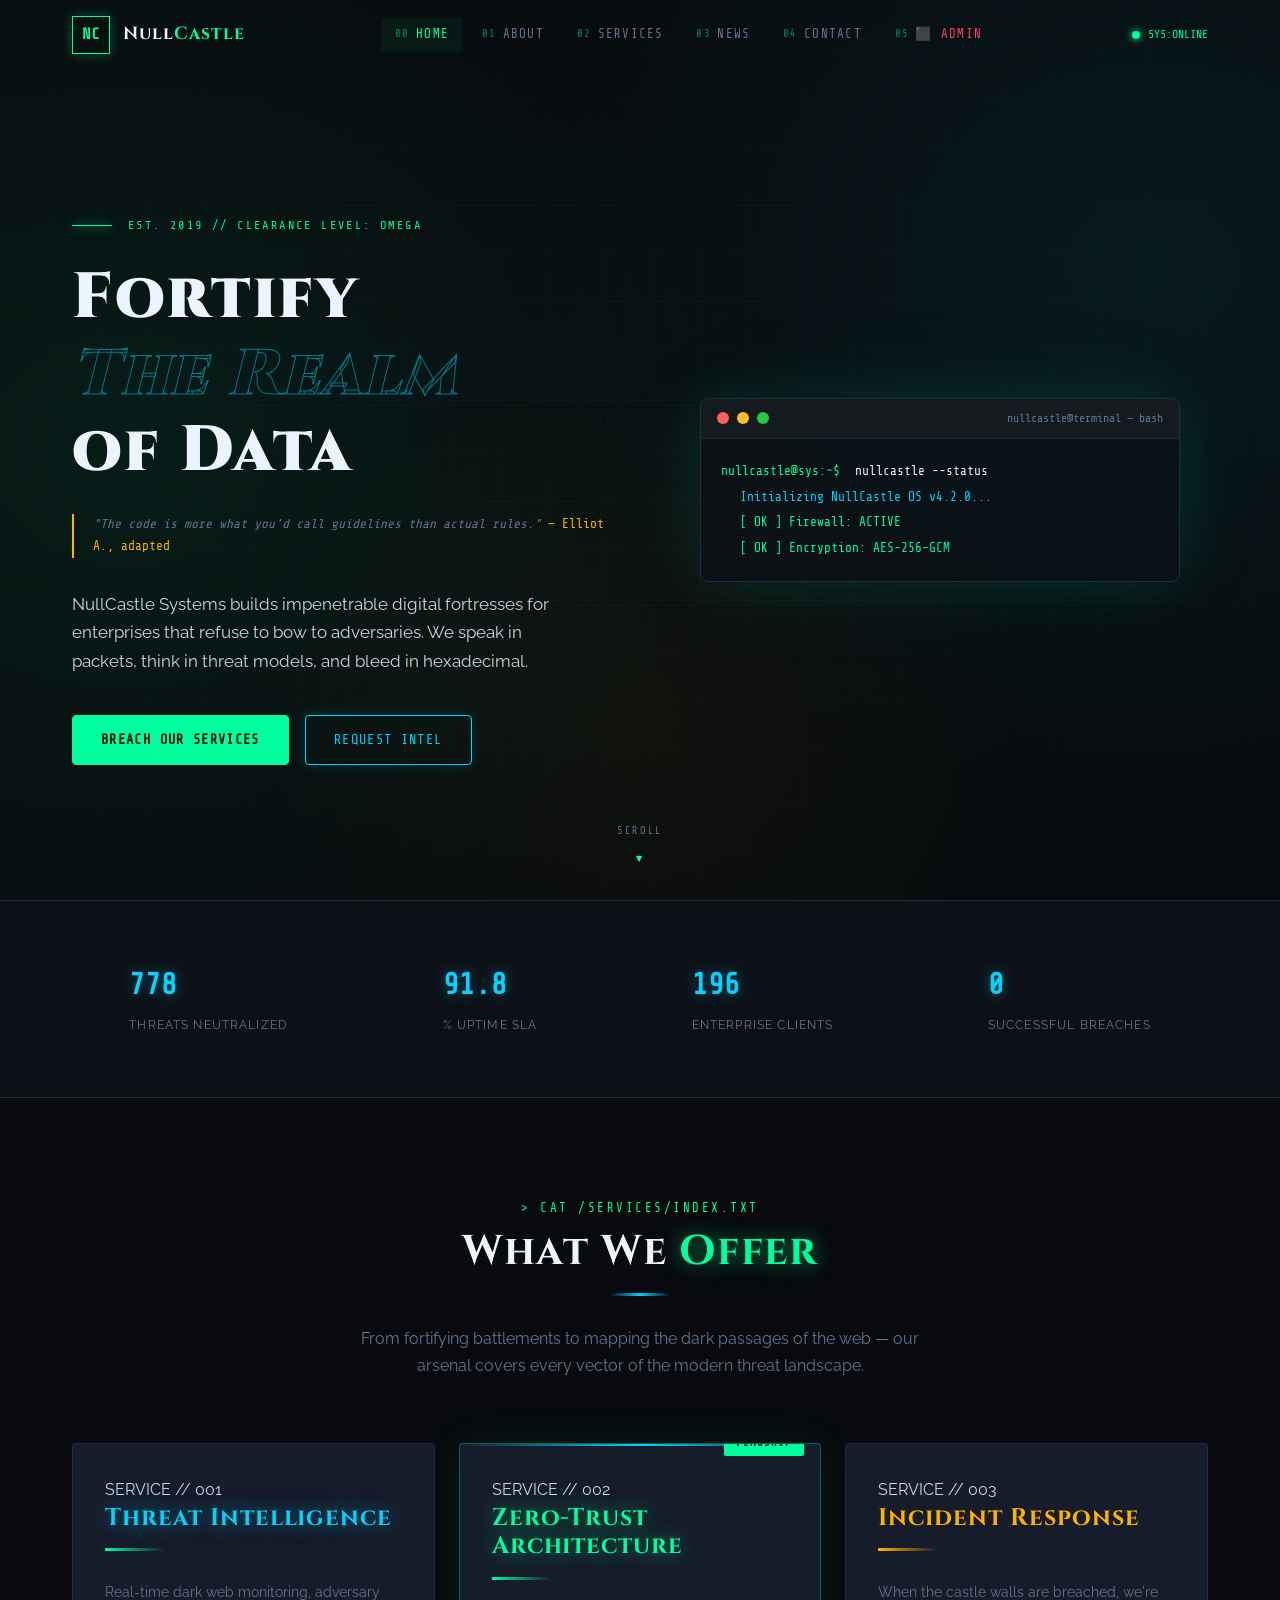
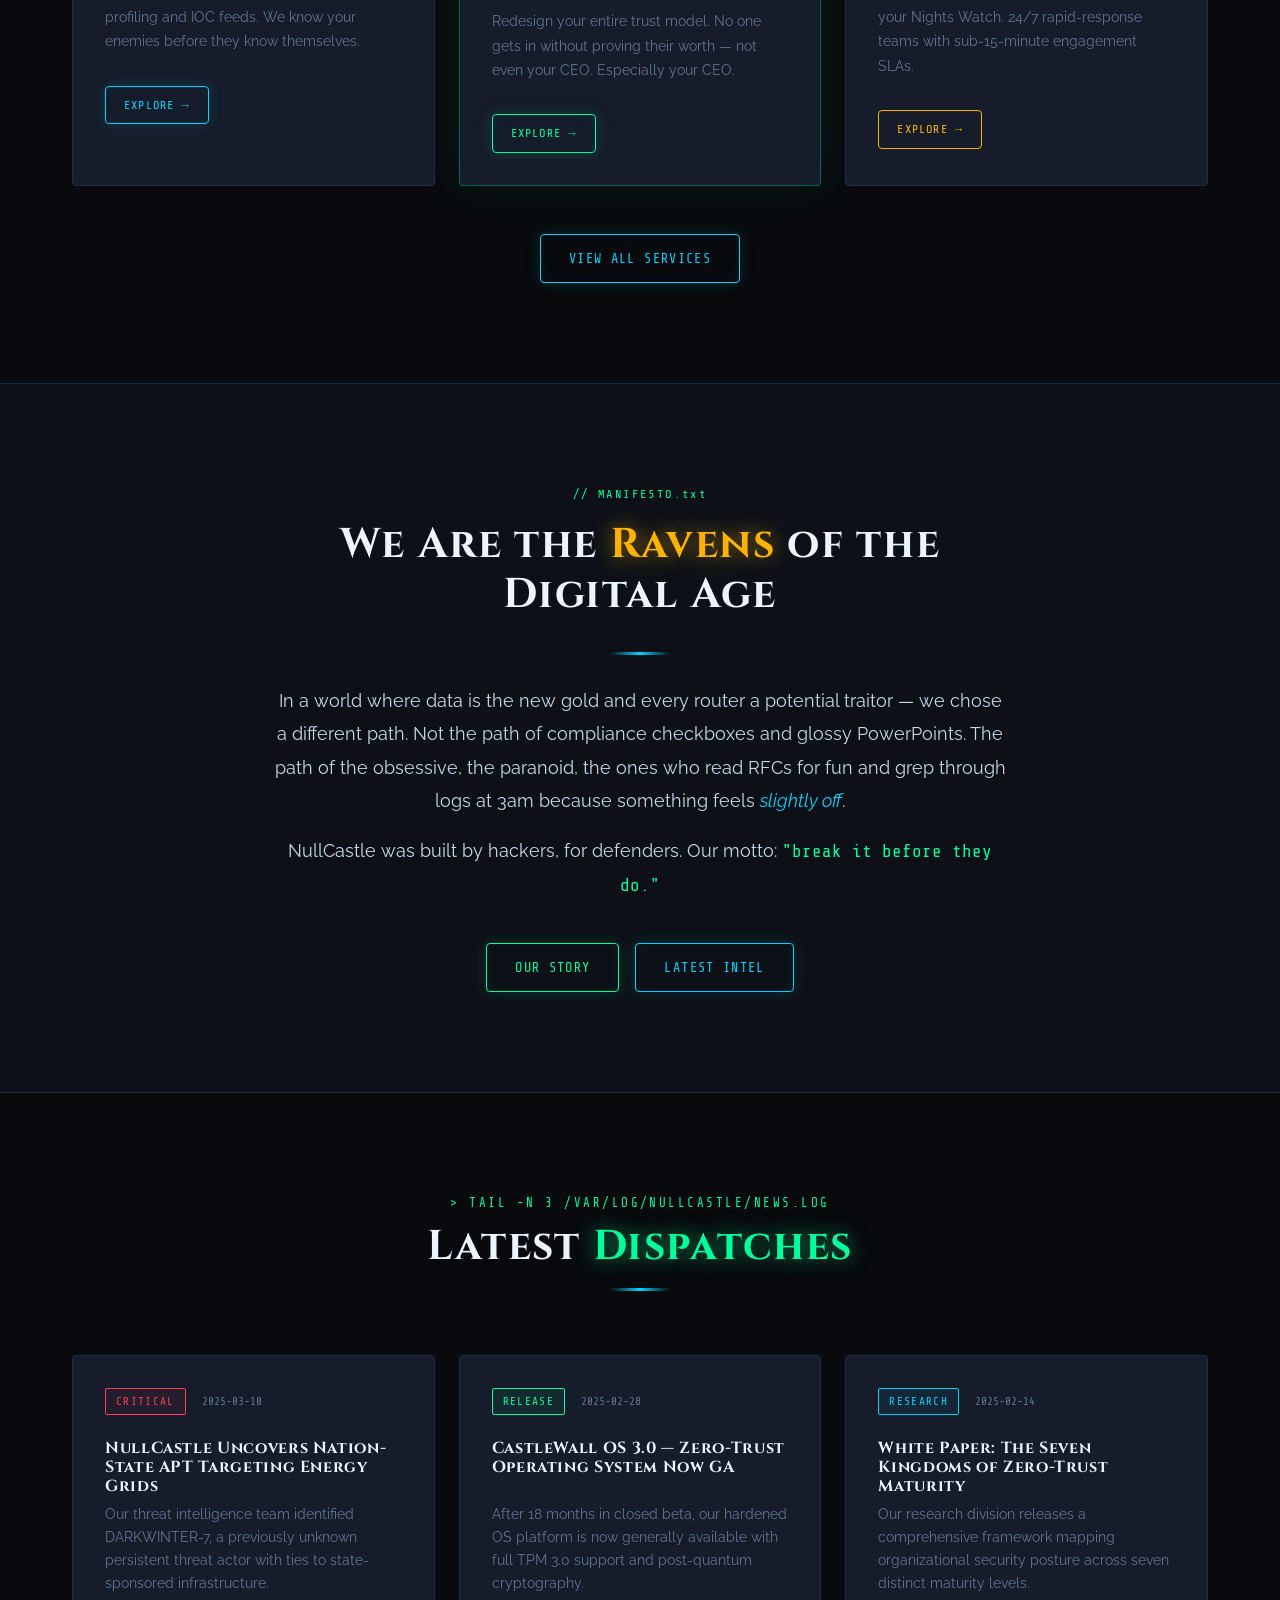
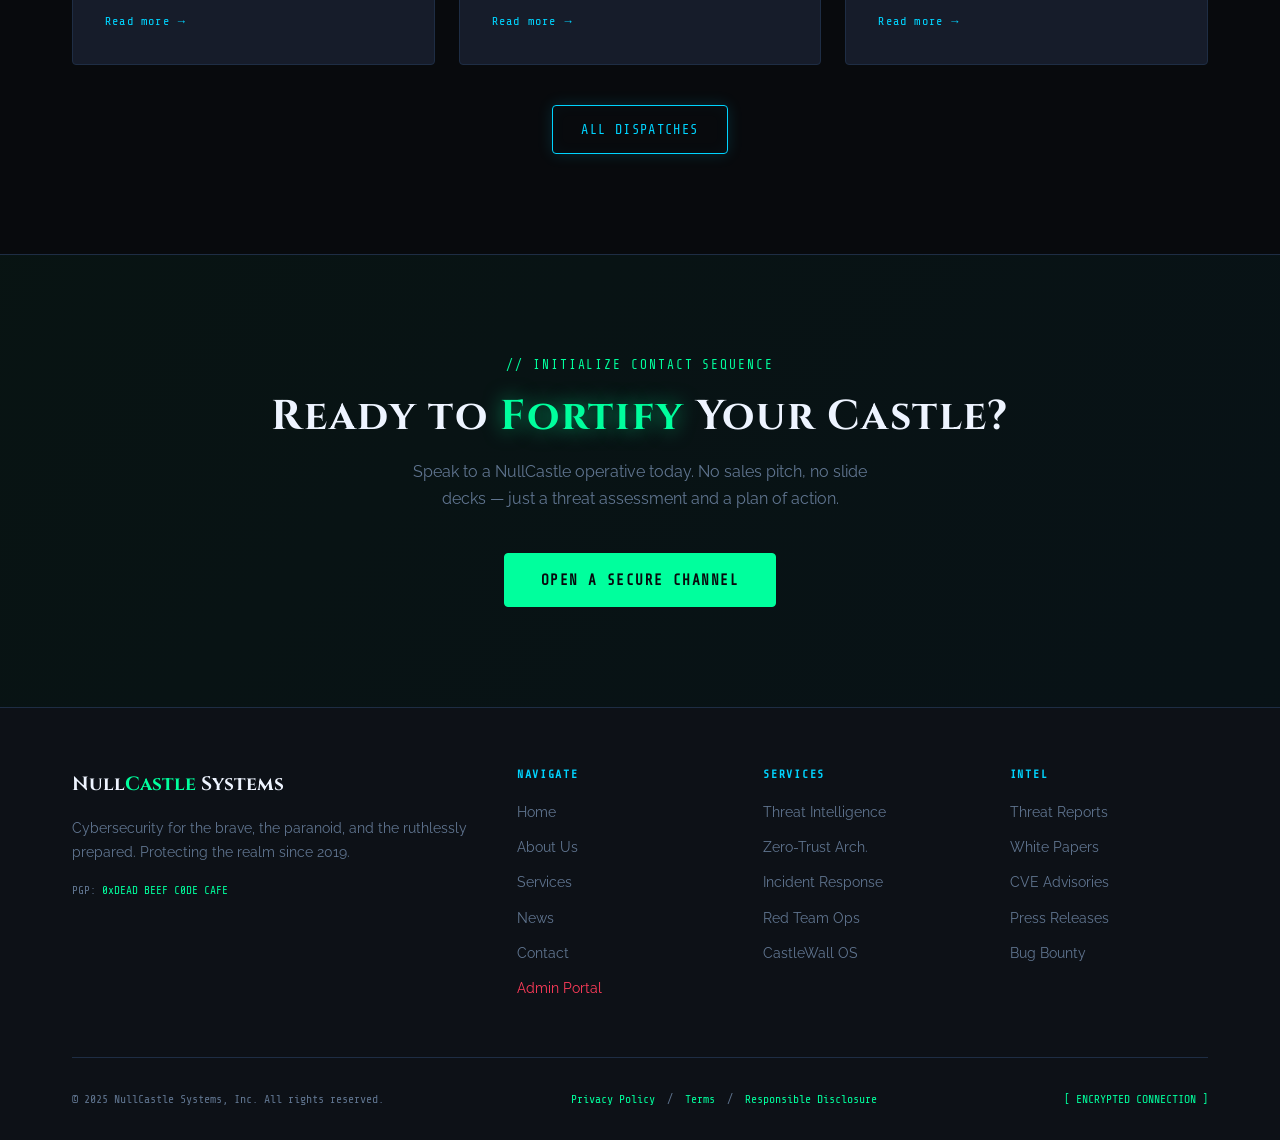
==== commit d247a623: "adds secure section for admin and admin login" ====
--- a/null-castle/index.html
+++ b/null-castle/index.html
@@ -29,6 +29,7 @@
       <li><a href="products.html" data-num="02">Services</a></li>
       <li><a href="news.html"     data-num="03">News</a></li>
       <li><a href="contact.php"   data-num="04">Contact</a></li>
+      <li><a href="login.php"    data-num="05" style="color:var(--glow-red)">⬛ Admin</a></li>
     </ul>
 
     <div class="nav-status">
@@ -295,6 +296,7 @@
           <li><a href="products.html">Services</a></li>
           <li><a href="news.html">News</a></li>
           <li><a href="contact.php">Contact</a></li>
+          <li><a href="login.php" style="color:var(--glow-red)">Admin Portal</a></li>
         </ul>
       </div>
 
--- a/null-castle/css/style.css
+++ b/null-castle/css/style.css
@@ -1894,3 +1894,22 @@
     grid-template-columns: 1fr 1fr;
   }
 }
+
+/* ============================================================
+   ADMIN / LOGIN — shared utilities
+   ============================================================ */
+
+/* Blinking cursor used on login/admin pages */
+.blink {
+  animation: blink 1s step-end infinite;
+}
+@keyframes blink {
+  0%, 100% { opacity: 1; }
+  50%       { opacity: 0; }
+}
+
+/* Page-level overrides for admin/login (extra top padding for banner) */
+.page-admin body,
+.page-login body {
+  padding-top: 0;
+}
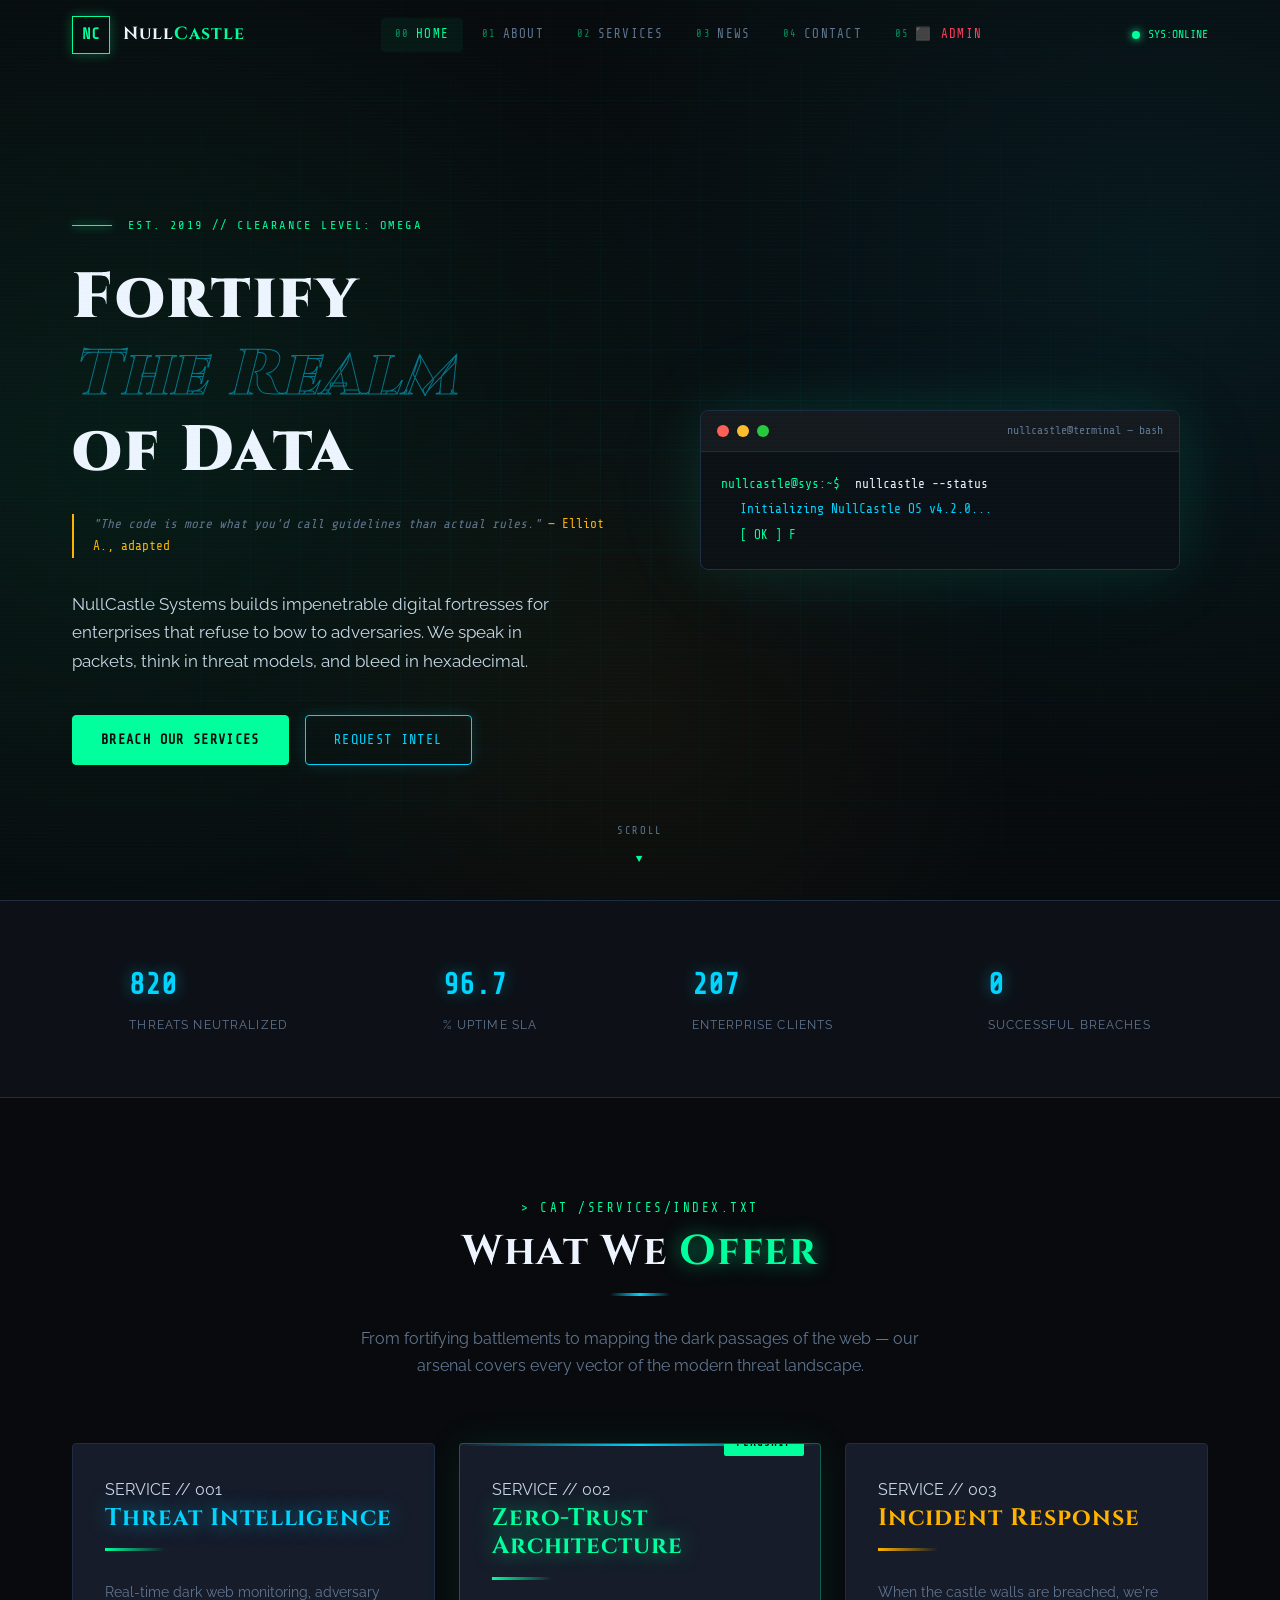
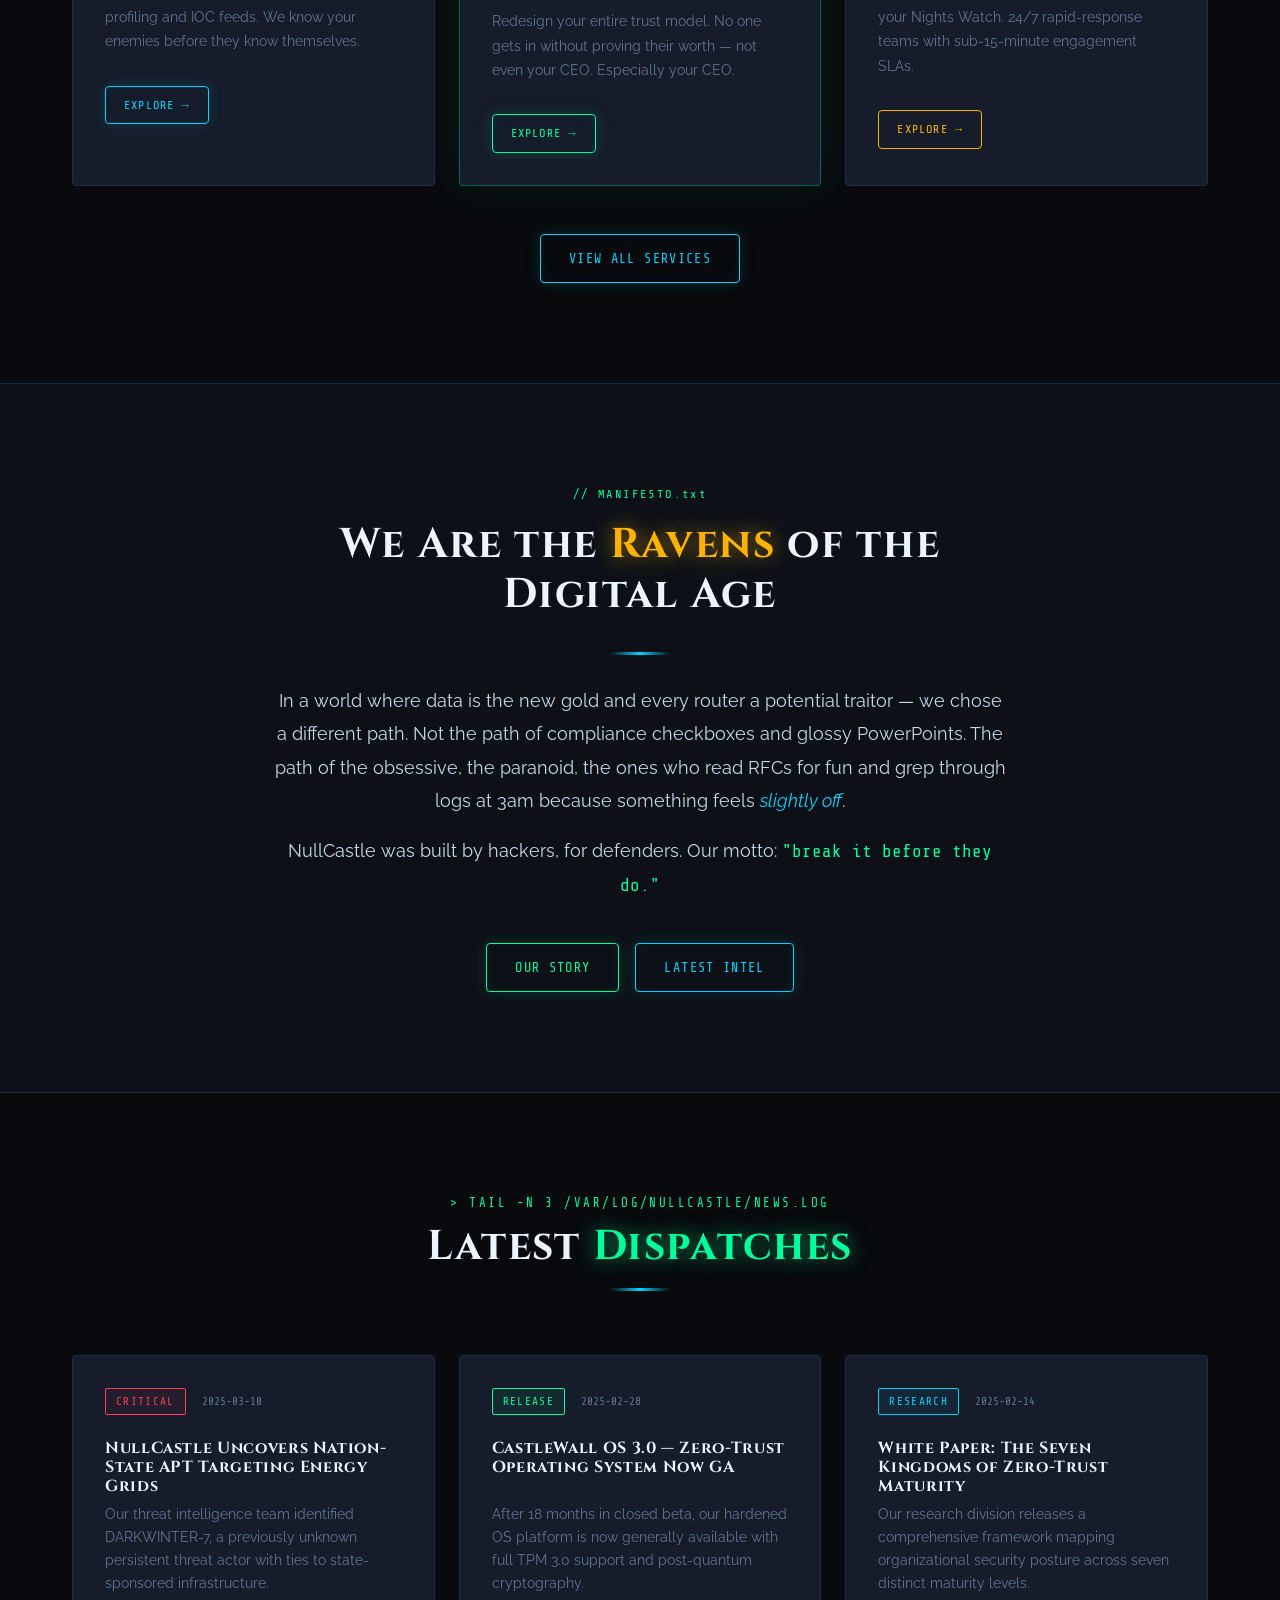
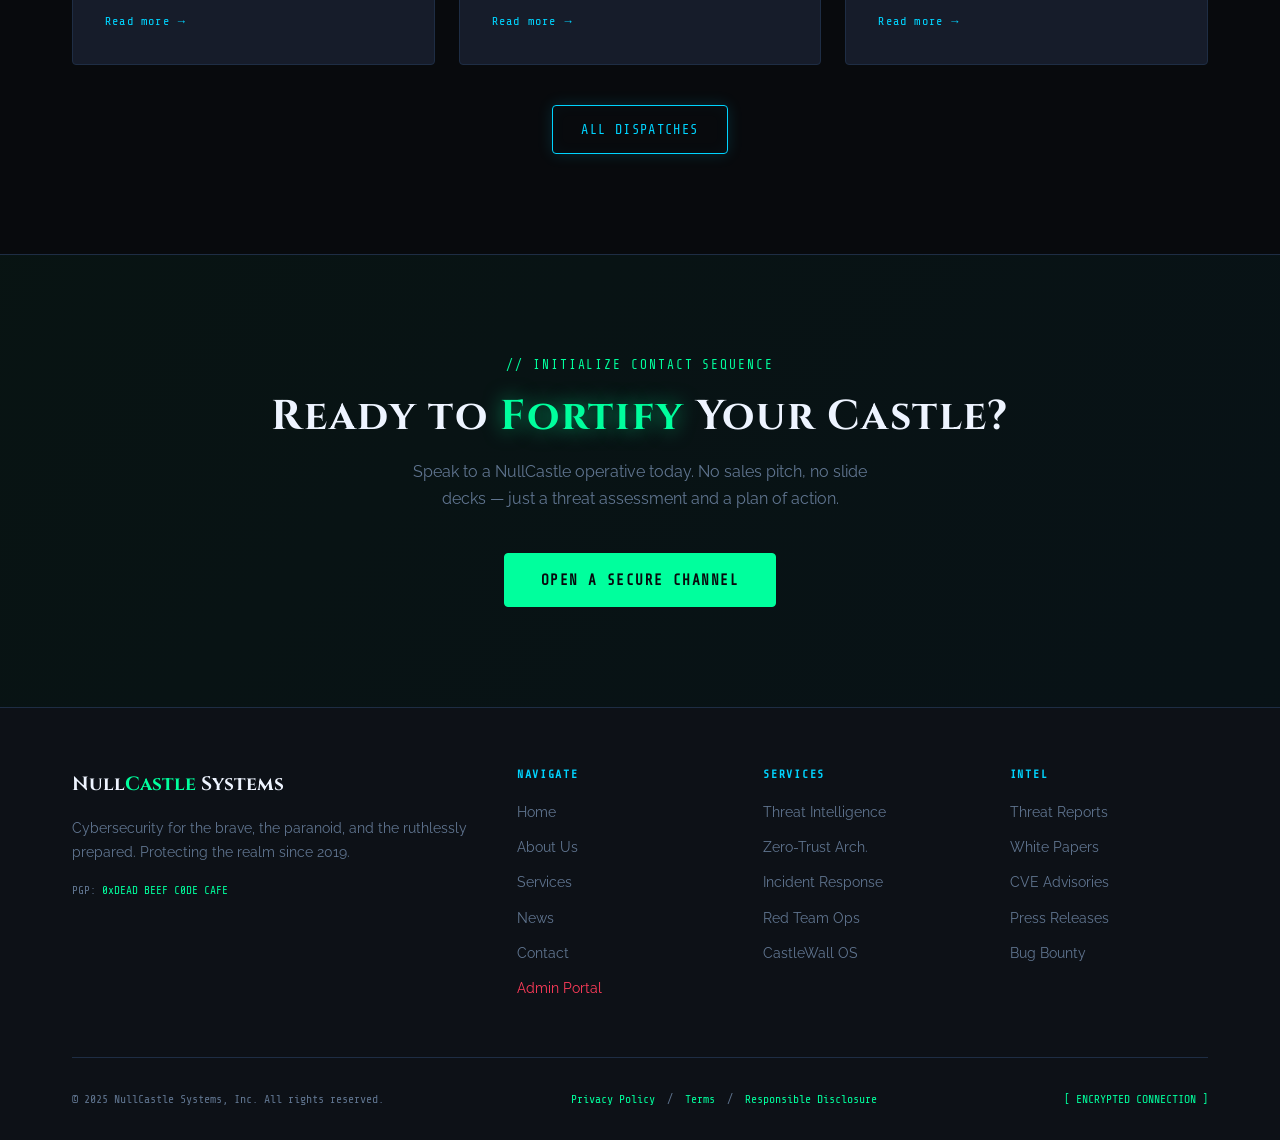
==== commit d979955e: "adds most visited and recent visited" ====
--- a/null-castle/index.html
+++ b/null-castle/index.html
@@ -26,7 +26,7 @@
     <ul class="nav-links">
       <li><a href="index.html"    data-num="00" class="active">Home</a></li>
       <li><a href="about.html"    data-num="01">About</a></li>
-      <li><a href="products.html" data-num="02">Services</a></li>
+      <li><a href="products.php" data-num="02">Services</a></li>
       <li><a href="news.html"     data-num="03">News</a></li>
       <li><a href="contact.php"   data-num="04">Contact</a></li>
       <li><a href="login.php"    data-num="05" style="color:var(--glow-red)">⬛ Admin</a></li>
@@ -74,7 +74,7 @@
       </p>
 
       <div class="hero-buttons">
-        <a href="products.html" class="btn btn-filled">Breach Our Services</a>
+        <a href="products.php" class="btn btn-filled">Breach Our Services</a>
         <a href="contact.php" class="btn btn-cyan">Request Intel</a>
       </div>
     </div>
@@ -148,7 +148,7 @@
           Real-time dark web monitoring, adversary profiling and IOC feeds.
           We know your enemies before they know themselves.
         </p>
-        <a href="products.html" class="btn btn-cyan" style="margin-top:1rem; font-size:0.75rem; padding:8px 18px;">Explore →</a>
+        <a href="products.php" class="btn btn-cyan" style="margin-top:1rem; font-size:0.75rem; padding:8px 18px;">Explore →</a>
       </div>
 
       <div class="card product-featured">
@@ -160,7 +160,7 @@
           Redesign your entire trust model. No one gets in without proving
           their worth — not even your CEO. Especially your CEO.
         </p>
-        <a href="products.html" class="btn btn-green" style="margin-top:1rem; font-size:0.75rem; padding:8px 18px;">Explore →</a>
+        <a href="products.php" class="btn btn-green" style="margin-top:1rem; font-size:0.75rem; padding:8px 18px;">Explore →</a>
       </div>
 
       <div class="card">
@@ -171,13 +171,13 @@
           When the castle walls are breached, we're your Nights Watch.
           24/7 rapid-response teams with sub-15-minute engagement SLAs.
         </p>
-        <a href="products.html" class="btn" style="margin-top:1rem; font-size:0.75rem; padding:8px 18px; color:var(--glow-amber); border-color:var(--glow-amber);">Explore →</a>
+        <a href="products.php" class="btn" style="margin-top:1rem; font-size:0.75rem; padding:8px 18px; color:var(--glow-amber); border-color:var(--glow-amber);">Explore →</a>
       </div>
 
     </div>
 
     <div style="text-align:center; margin-top:3rem;">
-      <a href="products.html" class="btn btn-cyan">View All Services</a>
+      <a href="products.php" class="btn btn-cyan">View All Services</a>
     </div>
   </div>
 </section>
@@ -293,7 +293,7 @@
         <ul>
           <li><a href="index.html">Home</a></li>
           <li><a href="about.html">About Us</a></li>
-          <li><a href="products.html">Services</a></li>
+          <li><a href="products.php">Services</a></li>
           <li><a href="news.html">News</a></li>
           <li><a href="contact.php">Contact</a></li>
           <li><a href="login.php" style="color:var(--glow-red)">Admin Portal</a></li>
@@ -303,11 +303,11 @@
       <div class="footer-col">
         <h4>Services</h4>
         <ul>
-          <li><a href="products.html">Threat Intelligence</a></li>
-          <li><a href="products.html">Zero-Trust Arch.</a></li>
-          <li><a href="products.html">Incident Response</a></li>
-          <li><a href="products.html">Red Team Ops</a></li>
-          <li><a href="products.html">CastleWall OS</a></li>
+          <li><a href="products.php">Threat Intelligence</a></li>
+          <li><a href="products.php">Zero-Trust Arch.</a></li>
+          <li><a href="products.php">Incident Response</a></li>
+          <li><a href="products.php">Red Team Ops</a></li>
+          <li><a href="products.php">CastleWall OS</a></li>
         </ul>
       </div>
 
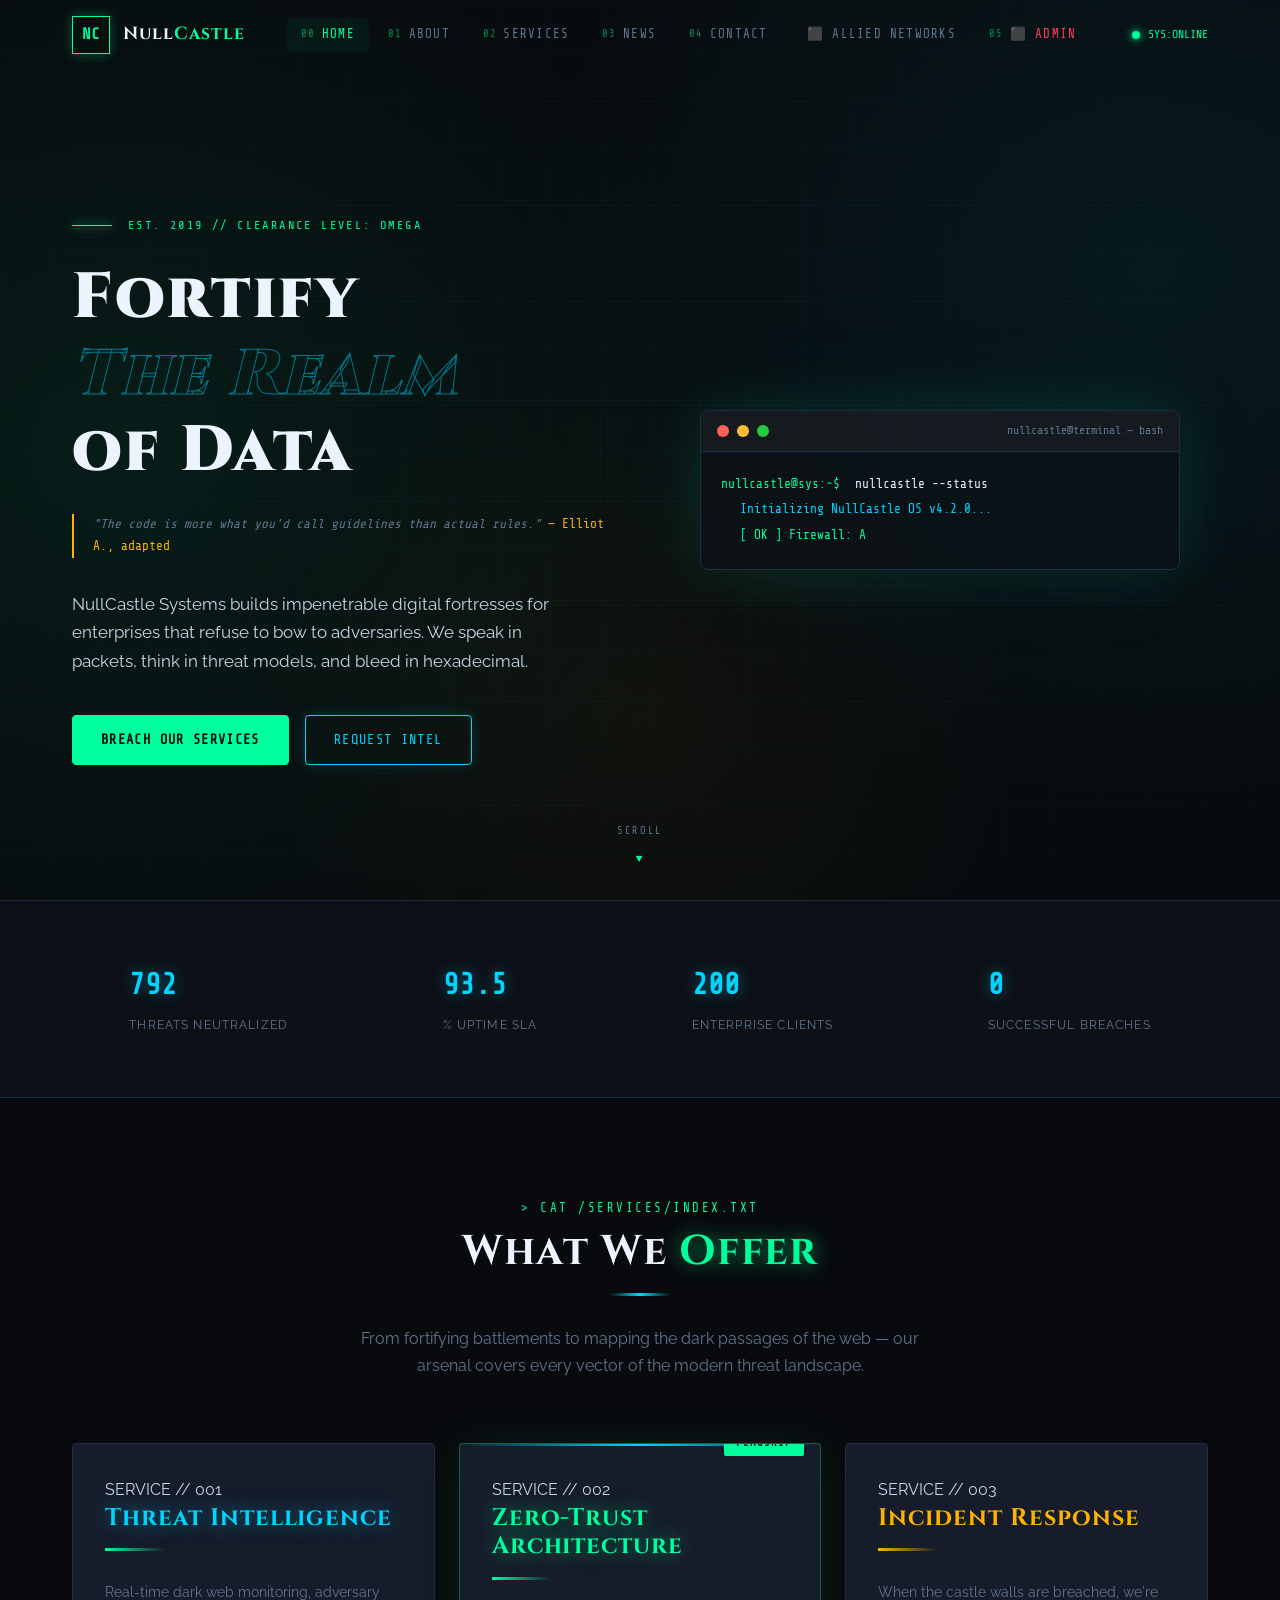
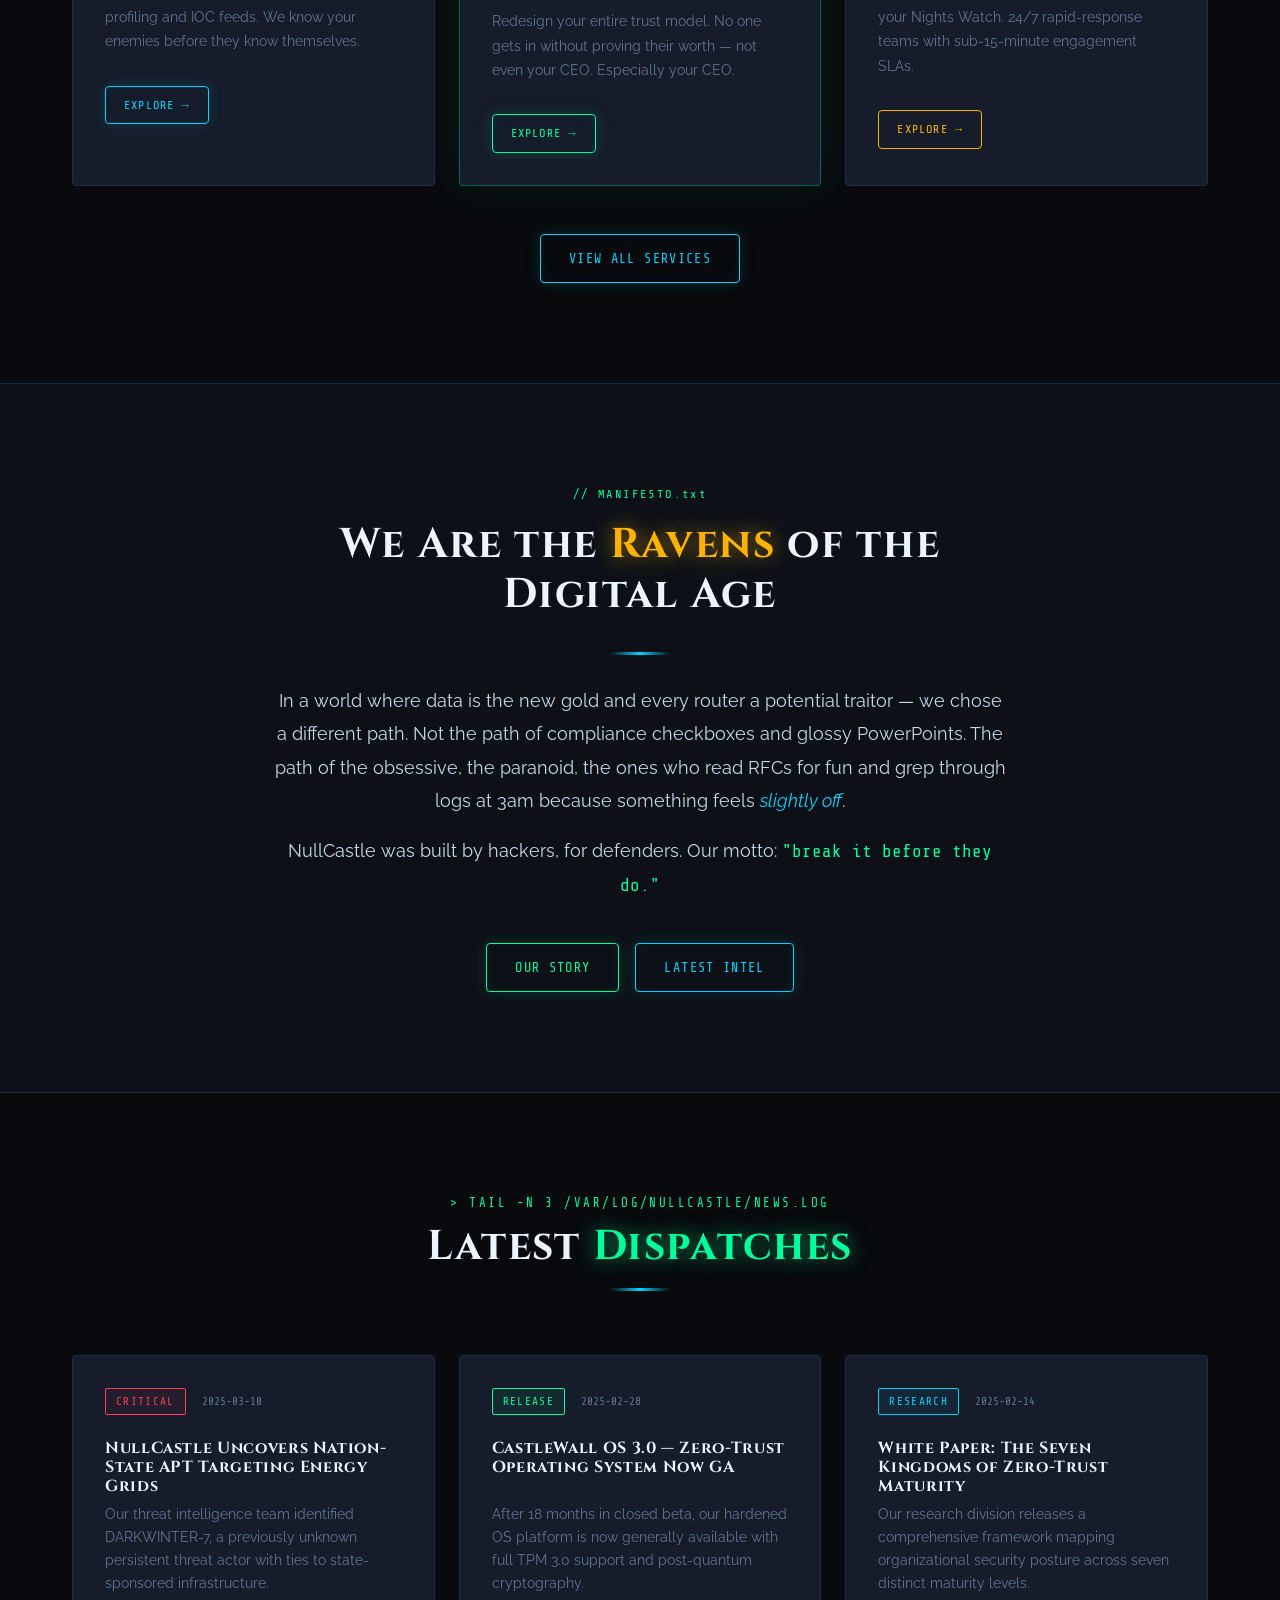
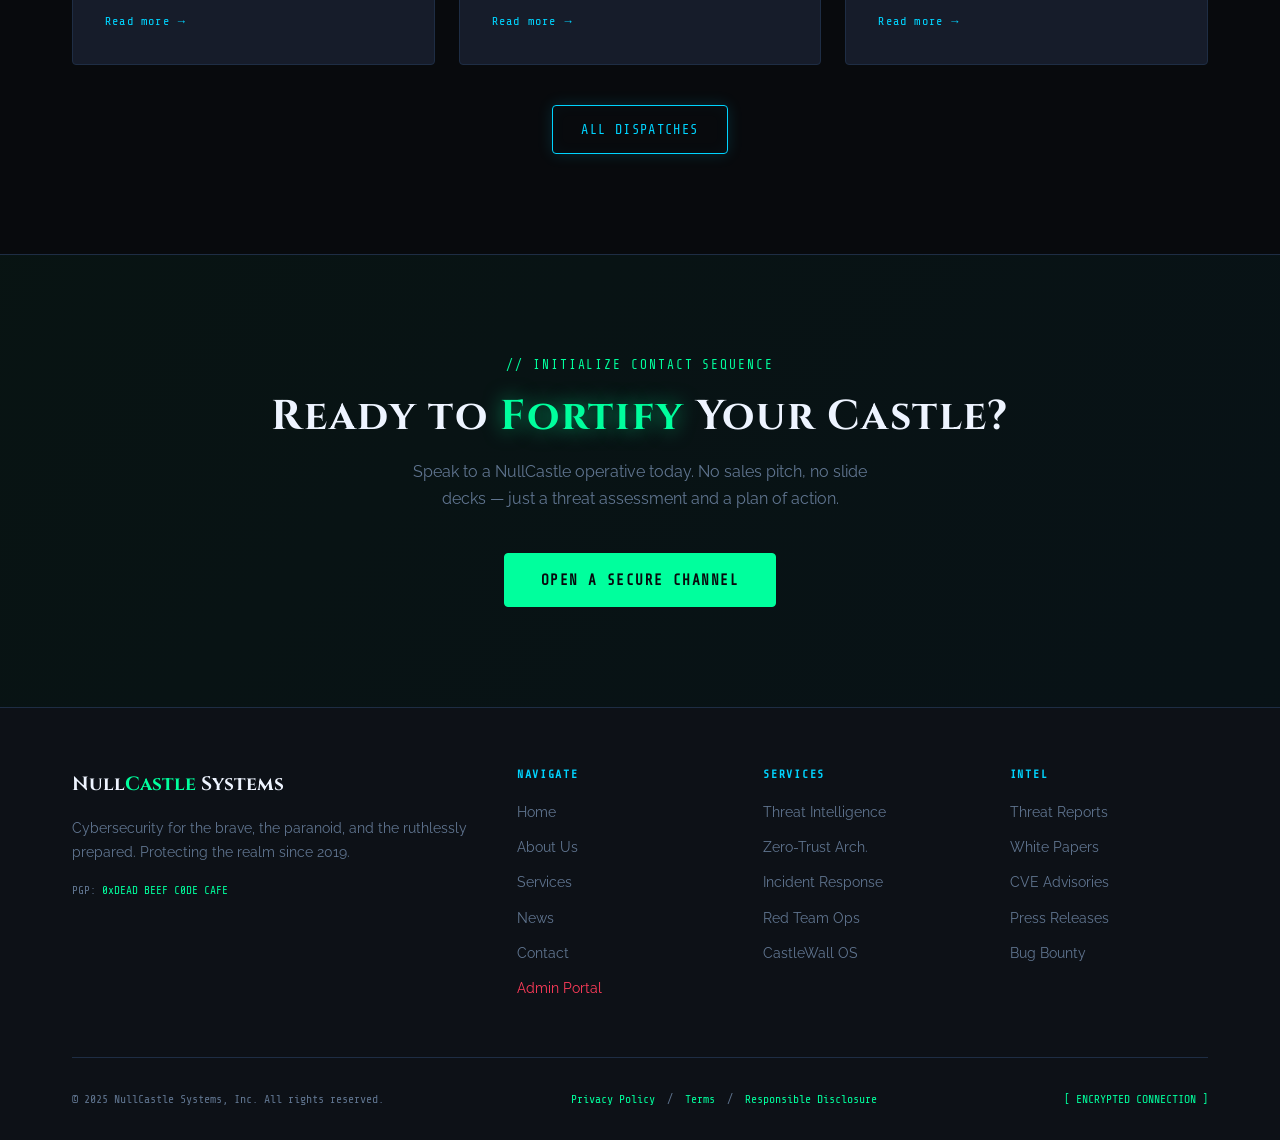
==== commit 88bb934e: "add curl users from patners" ====
--- a/null-castle/index.html
+++ b/null-castle/index.html
@@ -29,6 +29,7 @@
       <li><a href="products.php" data-num="02">Services</a></li>
       <li><a href="news.html"     data-num="03">News</a></li>
       <li><a href="contact.php"   data-num="04">Contact</a></li>
+      <li><a href="allied-users.php">⬛ Allied Networks</a></li>
       <li><a href="login.php"    data-num="05" style="color:var(--glow-red)">⬛ Admin</a></li>
     </ul>
 
